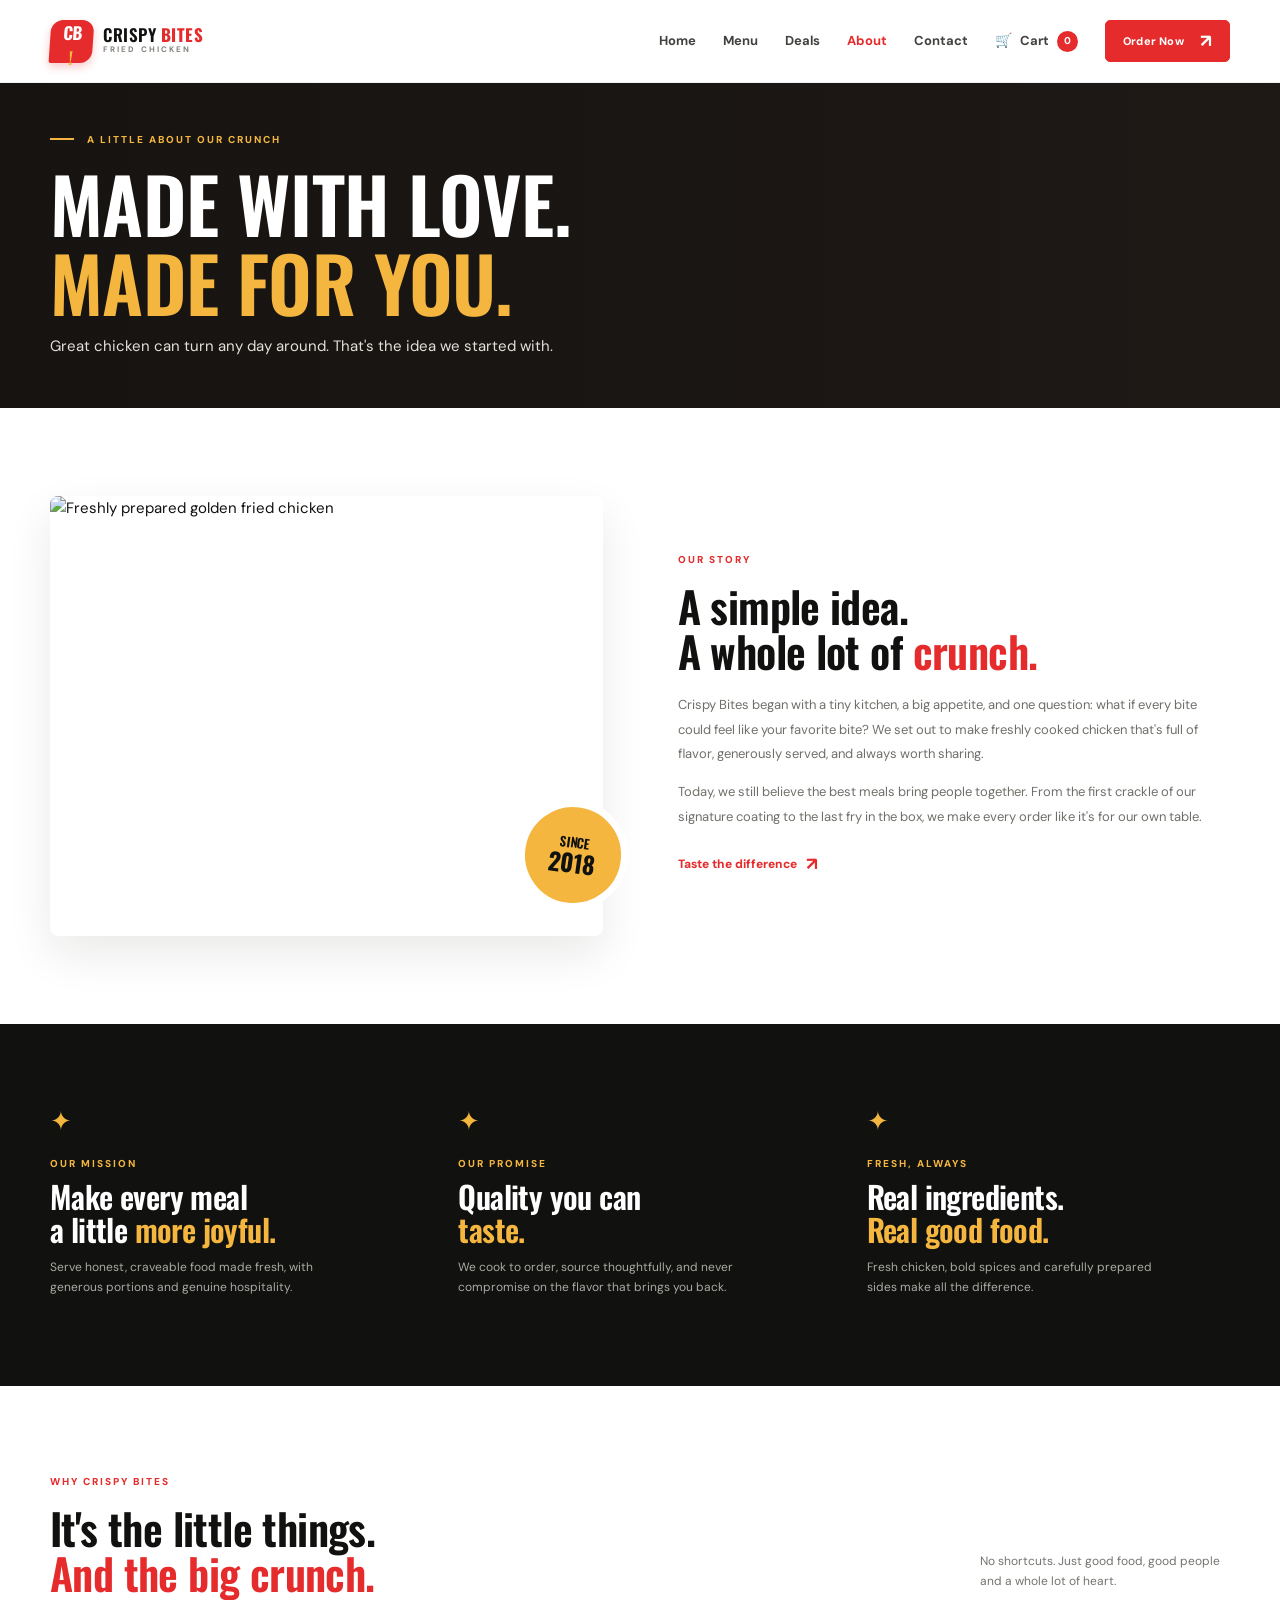
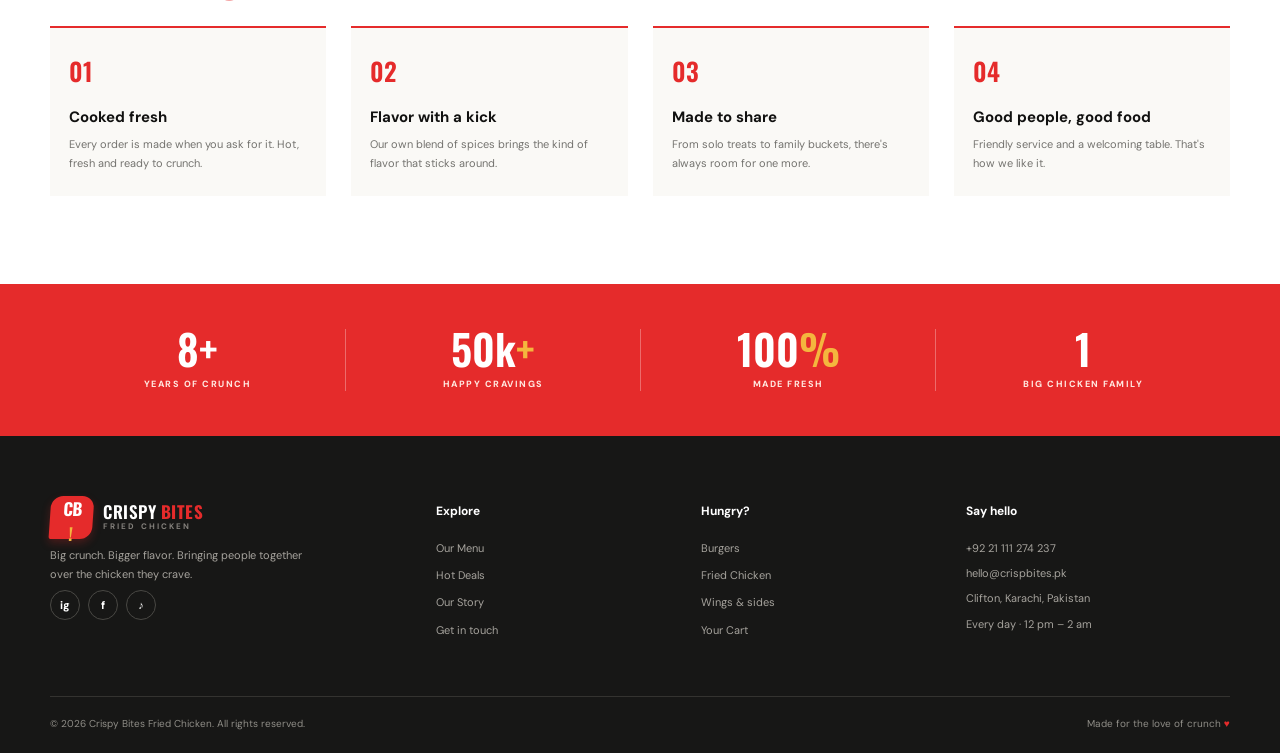
==== about.html @ 57929d8f "Add Crispy Bites Fried Chicken website" ====
<!doctype html>
<html lang="en"><head><meta charset="utf-8"><meta name="viewport" content="width=device-width, initial-scale=1"><meta name="description" content="Learn about the Crispy Bites story and our love of freshly made fried chicken."><title>Our Story | Crispy Bites</title><link rel="preconnect" href="https://fonts.googleapis.com"><link rel="preconnect" href="https://fonts.gstatic.com" crossorigin><link href="https://fonts.googleapis.com/css2?family=DM+Sans:wght@400;500;600;700;800&family=Oswald:wght@500;600;700&display=swap" rel="stylesheet"><link rel="stylesheet" href="css/style.css"><link rel="stylesheet" href="css/responsive.css"><script defer src="js/main.js"></script><script defer src="js/cart.js"></script></head>
<body><header class="site-header"><nav class="navbar container" aria-label="Main navigation"><a class="brand" href="index.html" aria-label="Crispy Bites home"><span class="brand-mark">CB<span>!</span></span><span class="brand-name">CRISPY <b>BITES</b><small>FRIED CHICKEN</small></span></a><button class="nav-toggle" aria-label="Open navigation" aria-expanded="false"><span></span><span></span><span></span></button><div class="nav-links"><a href="index.html">Home</a><a href="menu.html">Menu</a><a href="deals.html">Deals</a><a class="active" href="about.html">About</a><a href="contact.html">Contact</a><a class="nav-cart" href="cart.html" aria-label="Shopping cart">Cart <span class="cart-count">0</span></a><a class="button button-small" href="menu.html">Order Now <span>↗</span></a></div></nav></header>
<main><section class="page-hero about-hero"><div class="container"><p class="eyebrow"><span></span> A LITTLE ABOUT OUR CRUNCH</p><h1>Made with love.<br><em>Made for you.</em></h1><p>Great chicken can turn any day around. That's the idea we started with.</p></div></section>
<section class="section container story-section"><div class="story-image"><img src="https://images.unsplash.com/photo-1626082927389-6cd097cdc6ec?auto=format&fit=crop&w=1000&q=85" alt="Freshly prepared golden fried chicken"><span class="story-stamp">SINCE<br><b>2018</b></span></div><div class="story-copy"><p class="eyebrow eyebrow-red">OUR STORY</p><h2>A simple idea.<br>A whole lot of <em>crunch.</em></h2><p>Crispy Bites began with a tiny kitchen, a big appetite, and one question: what if every bite could feel like your favorite bite? We set out to make freshly cooked chicken that's full of flavor, generously served, and always worth sharing.</p><p>Today, we still believe the best meals bring people together. From the first crackle of our signature coating to the last fry in the box, we make every order like it's for our own table.</p><a class="text-link" href="menu.html">Taste the difference <span>↗</span></a></div></section>
<section class="mission-band"><div class="container mission-grid"><article><span class="mission-icon">✦</span><p class="eyebrow">OUR MISSION</p><h2>Make every meal<br>a little <em>more joyful.</em></h2><p>Serve honest, craveable food made fresh, with generous portions and genuine hospitality.</p></article><article><span class="mission-icon">✦</span><p class="eyebrow">OUR PROMISE</p><h2>Quality you can<br><em>taste.</em></h2><p>We cook to order, source thoughtfully, and never compromise on the flavor that brings you back.</p></article><article><span class="mission-icon">✦</span><p class="eyebrow">FRESH, ALWAYS</p><h2>Real ingredients.<br><em>Real good food.</em></h2><p>Fresh chicken, bold spices and carefully prepared sides make all the difference.</p></article></div></section>
<section class="section container"><div class="section-heading"><div><p class="eyebrow eyebrow-red">WHY CRISPY BITES</p><h2>It's the little things.<br><em>And the big crunch.</em></h2></div><p class="section-note">No shortcuts. Just good food, good people and a whole lot of heart.</p></div><div class="reasons-grid"><article><span>01</span><h3>Cooked fresh</h3><p>Every order is made when you ask for it. Hot, fresh and ready to crunch.</p></article><article><span>02</span><h3>Flavor with a kick</h3><p>Our own blend of spices brings the kind of flavor that sticks around.</p></article><article><span>03</span><h3>Made to share</h3><p>From solo treats to family buckets, there's always room for one more.</p></article><article><span>04</span><h3>Good people, good food</h3><p>Friendly service and a welcoming table. That's how we like it.</p></article></div></section>
<section class="stats-band"><div class="container stats-grid"><div><strong>8+</strong><span>YEARS OF CRUNCH</span></div><div><strong>50k<span>+</span></strong><span>HAPPY CRAVINGS</span></div><div><strong>100<span>%</span></strong><span>MADE FRESH</span></div><div><strong>1</strong><span>BIG CHICKEN FAMILY</span></div></div></section></main>
<footer class="site-footer"><div class="container footer-grid"><div class="footer-brand"><a class="brand brand-footer" href="index.html"><span class="brand-mark">CB<span>!</span></span><span class="brand-name">CRISPY <b>BITES</b><small>FRIED CHICKEN</small></span></a><p>Big crunch. Bigger flavor. Bringing people together over the chicken they crave.</p><div class="social-links"><a href="https://instagram.com" aria-label="Instagram">ig</a><a href="https://facebook.com" aria-label="Facebook">f</a><a href="https://tiktok.com" aria-label="TikTok">♪</a></div></div><div><h3>Explore</h3><a href="menu.html">Our Menu</a><a href="deals.html">Hot Deals</a><a href="about.html">Our Story</a><a href="contact.html">Get in touch</a></div><div><h3>Hungry?</h3><a href="menu.html#burgers">Burgers</a><a href="menu.html#chicken">Fried Chicken</a><a href="menu.html#wings">Wings & sides</a><a href="cart.html">Your Cart</a></div><div><h3>Say hello</h3><p>+92 21 111 274 237</p><p>hello@crispbites.pk</p><p>Clifton, Karachi, Pakistan</p><p>Every day · 12 pm – 2 am</p></div></div><div class="container footer-bottom"><span>© <span class="current-year">2026</span> Crispy Bites Fried Chicken. All rights reserved.</span><span>Made for the love of crunch <b>♥</b></span></div></footer><div class="toast" role="status" aria-live="polite"></div></body></html>
---- css/style.css ----
:root{--red:#e52b2b;--red-dark:#bd171b;--black:#111110;--charcoal:#1c1c1a;--soft-black:#242421;--cream:#f7f5f0;--white:#fff;--gold:#f4b63e;--muted:#74736f;--line:#e9e7e1;--font-body:"DM Sans",Arial,sans-serif;--font-display:"Oswald",Impact,sans-serif;--shadow:0 18px 45px rgba(25,20,10,.09)}
*{box-sizing:border-box}html{scroll-behavior:smooth}body{margin:0;color:var(--black);background:#fff;font-family:var(--font-body);font-size:15px;line-height:1.65}img{display:block;width:100%;object-fit:cover}a{color:inherit;text-decoration:none}button,input,textarea{font:inherit}button,a{-webkit-tap-highlight-color:transparent}.container{width:min(1180px,calc(100% - 56px));margin-inline:auto}.site-header{position:sticky;z-index:20;top:0;background:rgba(255,255,255,.97);border-bottom:1px solid rgba(20,20,20,.06);backdrop-filter:blur(12px);transition:box-shadow .25s}.site-header.scrolled{box-shadow:0 6px 24px rgba(0,0,0,.08)}.navbar{height:82px;display:flex;align-items:center;justify-content:space-between;gap:30px}.brand{display:flex;align-items:center;gap:10px;flex:none}.brand-mark{width:43px;height:43px;border-radius:12px 12px 12px 2px;display:grid;place-items:center;background:var(--red);color:#fff;font:700 17px var(--font-display);letter-spacing:-1px;transform:skew(-4deg);box-shadow:0 4px 9px #e52b2b40}.brand-mark span{color:var(--gold)}.brand-name{font:600 17px/1 var(--font-display);letter-spacing:.5px}.brand-name b{color:var(--red)}.brand-name small{display:block;color:#84817c;font:700 8px/1.7 var(--font-body);letter-spacing:2.1px}.nav-links{display:flex;align-items:center;gap:27px}.nav-links>a:not(.button){font-size:13px;font-weight:700;color:#43423f;transition:color .2s}.nav-links>a:not(.button):hover,.nav-links>a.active:not(.nav-cart){color:var(--red)}.nav-cart{display:flex;align-items:center;gap:8px}.cart-count{min-width:21px;height:21px;border-radius:50%;display:grid;place-items:center;padding:0 5px;background:var(--red);color:white;font-size:10px;font-weight:800;transition:transform .2s}.cart-count.bump{animation:cart-bump .35s ease}.nav-toggle{display:none}
.button{min-height:49px;display:inline-flex;align-items:center;justify-content:center;gap:16px;padding:0 23px;border:1px solid var(--red);border-radius:5px;background:var(--red);color:#fff;font-size:12px;font-weight:800;letter-spacing:.2px;cursor:pointer;transition:background .2s,transform .2s,box-shadow .2s}.button span{font-size:18px;line-height:1}.button:hover{background:var(--red-dark);border-color:var(--red-dark);transform:translateY(-2px);box-shadow:0 9px 22px #c8212130}.button-small{min-height:42px;padding-inline:17px;font-size:11px}.button-outline{background:transparent;border-color:#ffffff80;color:#fff}.button-outline:hover{background:#fff;color:var(--black);border-color:#fff}.button-dark{background:var(--black);border-color:var(--black)}.button-dark:hover{background:#333;border-color:#333}.button-light{background:var(--gold);border-color:var(--gold);color:var(--black)}.button-light:hover{background:#ffca60;border-color:#ffca60}.button-wide{width:100%}.eyebrow{margin:0 0 14px;color:var(--gold);font-size:10px;font-weight:800;letter-spacing:2px}.eyebrow span{display:inline-block;width:24px;height:2px;margin:0 9px 3px 0;background:var(--gold)}.eyebrow-red{color:var(--red)}.eyebrow-red span{background:var(--red)}h1,h2,h3,p{margin-top:0}h1,h2{font-family:var(--font-display);font-weight:600;line-height:1.05;letter-spacing:-.6px}h1 em,h2 em{font-style:normal;color:var(--red)}.hero{position:relative;min-height:625px;display:flex;align-items:center;overflow:hidden;background:#181615 url("https://images.unsplash.com/photo-1626082927389-6cd097cdc6ec?auto=format&fit=crop&w=2000&q=90") center 48%/cover no-repeat;color:white}.hero-shade{position:absolute;inset:0;background:linear-gradient(90deg,rgba(13,12,11,.91) 0%,rgba(13,12,11,.68) 42%,rgba(13,12,11,.08) 100%),linear-gradient(0deg,rgba(10,10,10,.27),transparent 50%)}.hero-content{position:relative;z-index:1;padding-block:90px}.hero h1{margin:0 0 20px;font-size:clamp(58px,8vw,98px);text-transform:uppercase;letter-spacing:-2px}.hero h1 em{color:var(--gold)}.hero-copy{max-width:430px;margin-bottom:28px;color:#e3e0dc;font-size:16px}.hero-actions{display:flex;gap:12px}.hero-note{margin-top:30px;color:#ddd;font-size:11px;font-weight:600;letter-spacing:.4px}.hero-note span{margin-right:7px;color:var(--gold)}.hero-stamp{position:absolute;right:max(6%,calc((100% - 1180px)/2));bottom:70px;width:112px;height:112px;border:1px solid #ffffff8a;border-radius:50%;display:grid;align-content:center;justify-items:center;text-align:center;transform:rotate(10deg)}.hero-stamp strong{font:700 29px/.95 var(--font-display);color:var(--gold)}.hero-stamp span{margin-top:7px;font-size:8px;line-height:1.2;font-weight:800;letter-spacing:1.1px}.ticker{background:var(--red);color:#fff}.ticker-inner{min-height:60px;display:flex;align-items:center;justify-content:space-between;gap:16px;font:600 18px var(--font-display);letter-spacing:1.2px}.ticker-inner b{color:var(--gold);font-size:15px}.ticker-inner a{font:700 11px var(--font-body);letter-spacing:0}.ticker-inner a span{margin-left:8px;font-size:17px}.section{padding-block:88px}.section-heading{display:flex;align-items:end;justify-content:space-between;gap:24px;margin-bottom:31px}.section-heading h2{margin:0;font-size:43px}.section-heading h2 em{color:var(--red)}.text-link{display:inline-flex;align-items:center;gap:9px;color:var(--red);font-size:12px;font-weight:800}.text-link span{font-size:18px;transition:transform .2s}.text-link:hover span{transform:translate(3px,-3px)}.food-grid{display:grid;grid-template-columns:repeat(4,minmax(0,1fr));gap:22px}.food-card{min-width:0;overflow:hidden;border:1px solid #efeee9;border-radius:8px;background:white;box-shadow:0 8px 26px rgba(21,20,15,.035);transition:transform .25s,box-shadow .25s}.food-card:hover{transform:translateY(-6px);box-shadow:var(--shadow)}.food-image{height:190px;position:relative;overflow:hidden;background:#eee}.food-image img{height:100%;transition:transform .5s}.food-card:hover .food-image img{transform:scale(1.07)}.favorite{position:absolute;top:12px;right:12px;width:34px;height:34px;border:0;border-radius:50%;background:#fff;color:#444;font-size:21px;line-height:1;cursor:pointer;box-shadow:0 2px 9px #0002;transition:color .2s,transform .2s}.favorite:hover,.favorite.is-favorite{color:var(--red);transform:scale(1.12)}.tag{position:absolute;left:12px;top:13px;padding:5px 8px;border-radius:3px;background:var(--red);color:white;font-size:8px;font-weight:800;letter-spacing:.8px}.tag-gold{background:var(--gold);color:var(--black)}.food-info{padding:17px 16px 16px}.food-info h3{margin:0 0 4px;font-size:15px;font-weight:800}.food-info p{min-height:42px;margin:0 0 12px;color:var(--muted);font-size:11px;line-height:1.55}.food-bottom{display:flex;align-items:center;justify-content:space-between;gap:6px;border-top:1px solid #f0efeb;padding-top:12px}.food-bottom strong{font-size:13px;font-weight:800}.add-button{border:0;border-radius:4px;background:#fff0f0;color:var(--red);padding:7px 10px;font-size:10px;font-weight:800;cursor:pointer;transition:background .2s,color .2s}.add-button:hover{background:var(--red);color:white}.center-action{margin-top:34px;text-align:center}.promo-band{overflow:hidden;background:var(--red);color:white}.promo-content{min-height:420px;display:grid;grid-template-columns:1fr 1fr;align-items:center;gap:50px}.promo-content h2{margin:0 0 12px;font-size:58px;text-transform:uppercase}.promo-content h2 em{color:var(--gold)}.promo-content p:not(.eyebrow){color:#ffe8e3}.promo-content .button{margin-top:10px}.promo-art{position:relative;align-self:stretch;min-height:360px;display:flex;align-items:center;justify-content:center}.promo-art img{position:absolute;width:92%;height:108%;right:-11%;bottom:-8%;object-fit:cover;clip-path:polygon(16% 0,100% 0,100% 100%,0 100%);opacity:.95}.promo-circle{z-index:1;width:125px;height:125px;display:grid;align-content:center;justify-items:center;border-radius:50%;background:var(--gold);color:var(--black);text-align:center;font:600 16px/1.1 var(--font-display);transform:rotate(-12deg)}.promo-circle b{font:800 8px var(--font-body);letter-spacing:1.2px}.promo-circle strong{font:700 30px var(--font-display)}.deals-preview{padding-top:90px;padding-bottom:90px}.deal-strip{display:grid;grid-template-columns:repeat(2,1fr);gap:22px}.deal-card{display:grid;grid-template-columns:42% 1fr;min-height:225px;overflow:hidden;border:1px solid var(--line);border-radius:8px;background:#fff;box-shadow:0 8px 25px #00000008}.deal-photo{overflow:hidden;background:#eee}.deal-photo img{height:100%;min-height:210px;transition:transform .45s}.deal-card:hover .deal-photo img{transform:scale(1.06)}.deal-details{padding:21px 20px;display:flex;flex-direction:column;align-items:start}.deal-label{color:var(--red);font-size:8px;font-weight:800;letter-spacing:1.1px}.deal-details h3{margin:7px 0 4px;font:600 23px var(--font-display)}.deal-details p{margin:0 0 9px;color:var(--muted);font-size:11px}.deal-details>div{display:flex;align-items:center;gap:10px;margin-bottom:12px}.deal-details>div strong{font-size:15px}.deal-details del{color:#9c9993;font-size:11px}.deal-details .button{min-height:36px;margin-top:auto}.dark-callout{background:var(--black);color:white}.callout-inner{min-height:205px;display:flex;align-items:center;gap:26px}.callout-star{font-size:48px;color:var(--gold)}.callout-inner .eyebrow{margin-bottom:7px}.callout-inner h2{margin:0;font-size:40px}.callout-inner h2 em{color:var(--gold)}.callout-inner .button{margin-left:auto}.site-footer{padding-top:60px;background:#171716;color:#fff}.footer-grid{display:grid;grid-template-columns:1.55fr 1fr 1fr 1.2fr;gap:45px;padding-bottom:48px}.brand-footer .brand-name{color:white}.footer-brand p{max-width:270px;margin:19px 0;color:#a6a39d;font-size:12px}.footer-grid h3{margin:6px 0 17px;font-size:12px;color:white}.footer-grid>div:not(.footer-brand)>a{display:block;margin:9px 0;color:#a6a39d;font-size:11px;transition:color .2s}.footer-grid>div>a:hover{color:var(--gold)}.footer-grid>div>p{margin:7px 0;color:#a6a39d;font-size:11px}.social-links{display:flex;gap:8px}.social-links a{width:30px;height:30px;display:grid;place-items:center;border:1px solid #494844;border-radius:50%;font-size:11px;font-weight:800;transition:background .2s,border .2s}.social-links a:hover{background:var(--red);border-color:var(--red)}.footer-bottom{min-height:57px;display:flex;justify-content:space-between;align-items:center;border-top:1px solid #343330;color:#8f8d87;font-size:10px}.footer-bottom b{color:var(--red)}.page-hero{min-height:325px;display:flex;align-items:center;color:#fff;background:#211a17 center/cover no-repeat;position:relative;isolation:isolate}.page-hero:before{content:"";position:absolute;z-index:-1;inset:0;background:linear-gradient(90deg,#151311e8,#1513118c 60%,#15131133)}.page-hero h1{margin:0 0 12px;font-size:clamp(50px,7vw,76px);text-transform:uppercase}.page-hero h1 em{color:var(--gold)}.page-hero p:last-child{margin:0;color:#e3e0dc}.menu-hero{background-image:url("https://images.unsplash.com/photo-1568901346375-23c9450c58cd?auto=format&fit=crop&w=1800&q=85")}.deals-hero{background-image:url("https://images.unsplash.com/photo-1626082927389-6cd097cdc6ec?auto=format&fit=crop&w=1800&q=85")}.about-hero{background-image:url("https://images.unsplash.com/photo-1626645738196-c2a7c87a8f58?auto=format&fit=crop&w=1800&q=85")}.contact-hero{background-image:url("https://images.unsplash.com/photo-1527477396000-e27163b481c2?auto=format&fit=crop&w=1800&q=85")}.compact-hero{min-height:250px;background-image:url("https://images.unsplash.com/photo-1626082927389-6cd097cdc6ec?auto=format&fit=crop&w=1800&q=85")}.menu-section{padding-top:55px}.menu-toolbar{display:flex;align-items:center;justify-content:space-between;gap:18px;margin-bottom:23px}.category-list{display:flex;flex-wrap:wrap;gap:8px}.filter-button{padding:9px 15px;border:1px solid #e8e6df;border-radius:30px;background:#fff;color:#54534f;font-size:11px;font-weight:700;cursor:pointer;transition:all .2s}.filter-button:hover,.filter-button.active{border-color:var(--red);background:var(--red);color:white}.search-box{width:245px;height:42px;flex:none;display:flex;align-items:center;gap:9px;padding:0 11px;border:1px solid var(--line);border-radius:5px}.search-box>span{font-size:22px;color:#85827d}.search-box input{width:100%;min-width:0;border:0;outline:0;font-size:11px}.search-box kbd{flex:none;color:#999;font-size:9px}.menu-result{min-height:16px;margin-bottom:15px;color:#888;font-size:10px}.menu-grid{row-gap:21px}.empty-search,.empty-cart{text-align:center;padding:60px 20px;color:var(--muted)}.empty-search span,.empty-cart>span{font-size:42px}.empty-search h3,.empty-cart h2{margin:8px 0;color:var(--black);font:600 29px var(--font-display)}.empty-search p,.empty-cart p{font-size:13px}.menu-banner{padding:40px 0;background:#f2eee5}.menu-banner>.container{display:flex;justify-content:space-between;align-items:center;gap:25px}.menu-banner h2{margin:0 0 7px;font-size:38px}.menu-banner h2 em{color:var(--red)}.menu-banner p:not(.eyebrow){margin:0;color:var(--muted);font-size:12px}.menu-banner .button{flex:none}.deals-grid{display:grid;grid-template-columns:repeat(2,minmax(0,1fr));gap:23px}.deal-card-large{min-height:315px;grid-template-columns:45% 1fr}.deal-card-large .deal-photo img{min-height:315px}.deal-card-large .deal-details{padding:25px}.deal-card-large .deal-details h3{font-size:28px}.deal-card-large .deal-details p{font-size:12px;line-height:1.7}.section-note{max-width:250px;margin:0 0 3px;color:var(--muted);font-size:12px}.story-section{display:grid;grid-template-columns:1fr 1fr;align-items:center;gap:75px}.story-image{position:relative;min-height:440px}.story-image img{height:440px;border-radius:8px;box-shadow:var(--shadow)}.story-stamp{position:absolute;right:-25px;bottom:26px;width:110px;height:110px;display:grid;align-content:center;justify-items:center;border:7px solid white;border-radius:50%;background:var(--gold);font:600 13px/1.1 var(--font-display);text-align:center;transform:rotate(8deg)}.story-stamp b{font-size:24px}.story-copy h2,.contact-details h2{margin:0 0 20px;font-size:43px}.story-copy p:not(.eyebrow){color:#716f6a;font-size:13px;line-height:1.9}.story-copy .text-link{margin-top:8px}.mission-band{padding:76px 0;background:var(--black);color:#fff}.mission-grid{display:grid;grid-template-columns:repeat(3,1fr);gap:45px}.mission-icon{color:var(--gold);font-size:26px}.mission-grid .eyebrow{margin:13px 0 8px}.mission-grid h2{margin:0 0 13px;font-size:31px}.mission-grid h2 em{color:var(--gold)}.mission-grid article>p:last-child{max-width:290px;color:#aaa9a3;font-size:12px}.reasons-grid{display:grid;grid-template-columns:repeat(4,1fr);gap:25px}.reasons-grid article{padding:24px 19px;border-top:2px solid var(--red);background:#faf9f6}.reasons-grid article>span{font:600 25px var(--font-display);color:var(--red)}.reasons-grid h3{margin:15px 0 6px;font-size:15px}.reasons-grid p{margin:0;color:var(--muted);font-size:11px}.stats-band{padding:45px 0;background:var(--red);color:#fff}.stats-grid{display:grid;grid-template-columns:repeat(4,1fr);text-align:center}.stats-grid>div+div{border-left:1px solid #ffffff4d}.stats-grid strong{display:block;font:600 42px/.95 var(--font-display)}.stats-grid strong span{color:var(--gold)}.stats-grid div>span{display:block;margin-top:8px;color:#ffe7df;font-size:9px;font-weight:800;letter-spacing:1.5px}.contact-layout{display:grid;grid-template-columns:.8fr 1.2fr;gap:80px;align-items:start}.contact-details>p:not(.eyebrow){color:var(--muted);font-size:13px}.contact-item{display:flex;align-items:center;gap:15px;margin-top:24px}.contact-item>span{width:42px;height:42px;display:grid;place-items:center;border-radius:50%;background:#fff0eb;color:var(--red);font-size:18px}.contact-item small{display:block;color:#98958e;font-size:8px;font-weight:800;letter-spacing:1.2px}.contact-item a,.contact-item p{margin:2px 0 0;font-size:12px;font-weight:700}.form-card{padding:34px;border:1px solid var(--line);border-radius:8px;background:white;box-shadow:var(--shadow)}.form-card h2{margin:0 0 25px;font-size:32px}.form-card label{display:block;margin:0 0 15px;font-size:10px;font-weight:800;color:#45433f}.optional{color:#aaa;font-size:9px;font-weight:500}.form-card input,.form-card textarea{display:block;width:100%;margin-top:6px;padding:12px 13px;border:1px solid #e6e4df;border-radius:4px;outline:0;color:var(--black);font-size:12px;resize:vertical;transition:border .2s,box-shadow .2s}.form-card input:focus,.form-card textarea:focus{border-color:var(--red);box-shadow:0 0 0 3px #e52b2b15}.form-row{display:grid;grid-template-columns:1fr 1fr;gap:14px}.form-message{margin:14px 0 0;color:#238245;font-size:12px;font-weight:700}.map-section{padding-top:0;padding-bottom:80px}.map-placeholder{position:relative;min-height:270px;overflow:hidden;display:flex;flex-direction:column;align-items:center;justify-content:center;gap:6px;border-radius:7px;background-color:#e8e4dc;background-image:linear-gradient(30deg,transparent 45%,#d6d2c9 46%,#d6d2c9 47%,transparent 48%),linear-gradient(120deg,transparent 43%,#d5d1c8 44%,#d5d1c8 46%,transparent 47%),linear-gradient(75deg,transparent 70%,#dedad2 71%,#dedad2 73%,transparent 74%);text-align:center}.map-placeholder:before,.map-placeholder:after{content:"";position:absolute;width:130%;height:13px;background:#d0ccc3;transform:rotate(-13deg)}.map-placeholder:before{top:32%}.map-placeholder:after{bottom:27%;transform:rotate(9deg)}.map-placeholder>*{position:relative;z-index:1}.map-pin{width:37px;height:37px;display:grid;place-items:center;border-radius:50% 50% 50% 0;background:var(--red);color:white;font-size:23px;transform:rotate(-45deg);box-shadow:0 4px 14px #0003}.map-placeholder strong{margin-top:6px;font-size:14px}.map-placeholder span{color:var(--muted);font-size:11px}.map-placeholder a{margin-top:4px;padding:7px 10px;border-radius:4px;background:#fff;font-size:10px;font-weight:800;color:var(--red)}.cart-section{display:grid;grid-template-columns:1fr 340px;align-items:start;gap:45px;padding-top:58px}.cart-heading{display:flex;justify-content:space-between;align-items:end;gap:12px;margin-bottom:20px}.cart-heading h2{margin:0;font-size:32px}.clear-cart{padding:6px 0;border:0;background:transparent;color:#898680;font-size:10px;font-weight:700;cursor:pointer}.clear-cart:hover{color:var(--red)}.cart-items{border-top:1px solid var(--line)}.cart-row{display:grid;grid-template-columns:90px 1fr auto 100px 30px;align-items:center;gap:17px;padding:17px 0;border-bottom:1px solid var(--line)}.cart-row img{width:90px;height:76px;border-radius:5px}.cart-product h3{margin:0 0 4px;font-size:13px}.cart-product p{margin:0;color:#999;font-size:10px}.cart-unit-price{font-size:11px;color:#706e69}.quantity-control{display:flex;align-items:center;justify-content:space-between;width:92px;height:32px;padding:0 5px;border:1px solid var(--line);border-radius:4px}.quantity-control button{width:24px;height:24px;border:0;background:white;color:var(--red);font-weight:800;cursor:pointer}.quantity-control span{font-size:11px;font-weight:800}.cart-row-subtotal{text-align:right;font-size:12px;font-weight:800}.remove-item{border:0;background:none;color:#a6a39c;font-size:18px;cursor:pointer;transition:color .2s}.remove-item:hover{color:var(--red)}.summary-card{position:sticky;top:105px;padding:24px;border:1px solid var(--line);border-radius:7px;background:#faf9f6}.summary-card h2{margin:0 0 23px;font:600 22px var(--font-display)}.summary-line{display:flex;justify-content:space-between;gap:10px;margin:13px 0;color:#6f6d67;font-size:11px}.summary-line strong{color:var(--black);font-size:11px}.summary-divider{height:1px;margin:17px 0;background:#e4e2dc}.summary-line.total-line{color:var(--black);font-size:13px;font-weight:800}.summary-line.total-line strong{color:var(--red);font-size:18px}.summary-hint{margin:11px 0 17px;color:#999;font-size:10px}.checkout-link{width:100%}.secure-note{margin:13px 0 0;text-align:center;color:#96938c;font-size:9px}.checkout-layout{display:grid;grid-template-columns:1fr 340px;align-items:start;gap:38px}.checkout-form h2{font-size:32px}.checkout-summary{top:105px}.checkout-items{display:grid;gap:12px}.checkout-item{display:grid;grid-template-columns:46px 1fr auto;align-items:center;gap:10px}.checkout-item img{width:46px;height:42px;border-radius:4px}.checkout-item div{min-width:0}.checkout-item strong{display:block;font-size:10px}.checkout-item span{color:#999;font-size:9px}.checkout-item>b{font-size:10px}.payment-options{padding:0;border:0;margin:20px 0}.payment-options legend{margin-bottom:10px;font-size:11px;font-weight:800}.payment-option{position:relative;display:flex!important;align-items:center;gap:11px;margin:0!important;padding:12px 10px;border:1px solid var(--line);border-bottom:0;cursor:pointer}.payment-option:nth-of-type(2){border-radius:5px 5px 0 0}.payment-option:last-of-type{border-bottom:1px solid var(--line);border-radius:0 0 5px 5px}.payment-option input{position:absolute;opacity:0;width:1px;height:1px}.payment-option:has(input:checked){background:#fff7f5;border-color:#f0b5ac}.payment-icon{width:30px;height:30px;display:grid;place-items:center;border-radius:4px;background:#f2eee8;color:var(--red);font-size:15px}.payment-option>span:nth-of-type(2){flex:1}.payment-option b{display:block;font-size:10px}.payment-option small{display:block;color:#97948e;font-size:9px}.payment-option i{width:15px;height:15px;border:1px solid #cbc8c1;border-radius:50%}.payment-option:has(input:checked) i{border:5px solid var(--red)}.order-success{max-width:700px;padding-top:70px;text-align:center}.order-success[hidden]{display:none}.success-icon{width:66px;height:66px;display:grid;place-items:center;margin:0 auto 20px;border-radius:50%;background:#e8f5ea;color:#32864b;font-size:32px}.order-success h2{font-size:38px}.order-success>p:not(.eyebrow){max-width:480px;margin:0 auto 22px;color:var(--muted);font-size:13px}.toast{position:fixed;z-index:50;right:24px;bottom:24px;max-width:calc(100% - 48px);padding:13px 19px;border-radius:5px;background:var(--black);color:white;font-size:12px;font-weight:700;box-shadow:0 9px 30px #0003;opacity:0;transform:translateY(15px);pointer-events:none;transition:opacity .25s,transform .25s}.toast.visible{opacity:1;transform:translateY(0)}.reveal{opacity:0;transform:translateY(18px);transition:opacity .6s,transform .6s}.reveal.is-visible{opacity:1;transform:translateY(0)}[hidden]{display:none!important}
@keyframes cart-bump{50%{transform:scale(1.3)}}
.nav-cart:before{content:"\1F6D2";font-size:14px}
---- css/responsive.css ----
@media(max-width:1050px){.nav-links{gap:17px}.container{width:min(calc(100% - 44px),1180px)}.food-grid{grid-template-columns:repeat(3,minmax(0,1fr))}.food-image{height:200px}.footer-grid{gap:28px}.deal-card-large{grid-template-columns:40% 1fr}.deal-card-large .deal-details{padding:20px}.cart-section,.checkout-layout{grid-template-columns:1fr 310px;gap:25px}.cart-row{grid-template-columns:76px 1fr auto 90px 25px;gap:12px}.cart-row img{width:76px;height:68px}}
@media(max-width:800px){.navbar{height:72px}.nav-toggle{width:40px;height:40px;display:flex;flex-direction:column;justify-content:center;gap:5px;padding:8px;border:0;background:transparent;cursor:pointer}.nav-toggle span{height:2px;width:22px;background:var(--black);transition:transform .2s,opacity .2s}.nav-toggle[aria-expanded=true] span:first-child{transform:translateY(7px) rotate(45deg)}.nav-toggle[aria-expanded=true] span:nth-child(2){opacity:0}.nav-toggle[aria-expanded=true] span:last-child{transform:translateY(-7px) rotate(-45deg)}.nav-links{position:absolute;top:71px;left:0;right:0;display:none;align-items:stretch;gap:0;padding:10px 22px 20px;background:white;border-top:1px solid var(--line);box-shadow:0 15px 25px #00000012}.nav-links.open{display:flex;flex-direction:column}.nav-links>a:not(.button){padding:11px 4px;border-bottom:1px solid #f0efeb}.nav-links>.button{margin-top:13px}.nav-cart{justify-content:flex-start}.hero{min-height:580px;background-position:57% center}.hero-shade{background:linear-gradient(90deg,rgba(13,12,11,.91),rgba(13,12,11,.48) 75%,rgba(13,12,11,.18))}.hero-stamp{right:7%;bottom:35px;width:90px;height:90px}.hero-stamp strong{font-size:24px}.hero-stamp span{font-size:7px}.ticker-inner{flex-wrap:wrap;justify-content:center;padding:11px 0;gap:8px 13px;font-size:15px}.ticker-inner a{width:100%;text-align:center}.section{padding-block:66px}.food-grid{grid-template-columns:repeat(2,minmax(0,1fr));gap:16px}.food-image{height:220px}.promo-content{min-height:390px;gap:20px}.promo-content h2{font-size:47px}.promo-art img{width:112%;right:-17%}.deal-strip{gap:15px}.deal-card{grid-template-columns:39% 1fr}.deal-details{padding:15px}.deal-details h3{font-size:19px}.deal-details p{font-size:10px}.deal-details .button{padding-inline:11px}.footer-grid{grid-template-columns:repeat(2,1fr);gap:35px}.page-hero{min-height:300px}.menu-toolbar{align-items:flex-start;flex-direction:column}.category-list{order:2}.search-box{width:100%;order:1}.story-section{gap:40px}.story-image,.story-image img{min-height:370px;height:370px}.contact-layout{gap:35px}.cart-section,.checkout-layout{grid-template-columns:1fr}.summary-card{position:static}.checkout-summary{order:-1}.cart-row{grid-template-columns:74px minmax(100px,1fr) auto 90px 24px}.cart-row-subtotal{font-size:11px}}
@media(max-width:560px){.container{width:calc(100% - 36px)}.brand-mark{width:39px;height:39px}.brand-name{font-size:15px}.hero{min-height:610px;background-position:61% center}.hero-content{padding-block:75px}.hero h1{font-size:59px;letter-spacing:-1px}.hero-copy{max-width:300px;font-size:14px}.hero-actions{align-items:flex-start;flex-direction:column}.hero-actions .button{min-width:165px}.hero-stamp{right:20px;bottom:26px;width:77px;height:77px}.hero-stamp strong{font-size:20px}.hero-stamp span{font-size:6px}.ticker-inner{font-size:13px}.section{padding-block:55px}.section-heading{align-items:flex-start;flex-direction:column;gap:11px;margin-bottom:23px}.section-heading h2{font-size:36px}.section-note{max-width:none}.food-grid{gap:12px}.food-image{height:145px}.food-info{padding:12px}.food-info h3{font-size:13px}.food-info p{min-height:47px;font-size:10px}.food-bottom{padding-top:9px}.food-bottom strong{font-size:11px}.add-button{padding:7px 8px;font-size:9px}.favorite{width:29px;height:29px;top:8px;right:8px;font-size:18px}.tag{top:9px;left:8px;padding:4px 6px;font-size:7px}.center-action{margin-top:26px}.promo-content{grid-template-columns:1fr;gap:0;padding-top:48px}.promo-content h2{font-size:46px}.promo-art{min-height:210px}.promo-art img{width:105%;height:120%;right:-7%;bottom:-19%}.promo-circle{width:95px;height:95px;font-size:13px}.promo-circle strong{font-size:24px}.deal-strip{grid-template-columns:1fr}.deal-card{grid-template-columns:39% 1fr;min-height:200px}.deal-photo img{min-height:200px}.deal-details{padding:13px}.deal-details h3{font-size:18px}.deal-details p{font-size:10px;line-height:1.4}.deal-details>div{gap:7px}.deal-details>div strong{font-size:13px}.deal-details .button{min-height:32px;font-size:9px}.callout-inner{min-height:190px;gap:12px}.callout-star{font-size:30px}.callout-inner h2{font-size:27px}.callout-inner .button{gap:7px;padding-inline:12px;min-height:42px;font-size:10px}.site-footer{padding-top:43px}.footer-grid{grid-template-columns:1fr 1fr;gap:30px 18px;padding-bottom:32px}.footer-grid>div:first-child{grid-column:1/-1}.footer-brand p{max-width:310px}.footer-bottom{align-items:flex-start;flex-direction:column;justify-content:center;gap:4px;padding-block:12px;font-size:9px}.page-hero{min-height:280px}.page-hero h1{font-size:53px}.page-hero p:last-child{max-width:310px;font-size:12px}.menu-section{padding-top:40px}.category-list{gap:6px}.filter-button{padding:8px 12px;font-size:10px}.menu-banner>.container{align-items:flex-start;flex-direction:column}.menu-banner h2{font-size:32px}.deals-grid{grid-template-columns:1fr;gap:16px}.deal-card-large{grid-template-columns:39% 1fr;min-height:235px}.deal-card-large .deal-photo img{min-height:235px}.deal-card-large .deal-details{padding:14px}.deal-card-large .deal-details h3{font-size:20px}.deal-card-large .deal-details p{font-size:10px}.deal-card-large .deal-label{font-size:7px}.story-section{grid-template-columns:1fr;gap:30px}.story-image,.story-image img{min-height:300px;height:300px}.story-stamp{right:-10px;bottom:15px;width:88px;height:88px;font-size:11px}.story-stamp b{font-size:20px}.story-copy h2,.contact-details h2{font-size:36px}.mission-grid{grid-template-columns:1fr;gap:30px}.mission-grid h2{font-size:27px}.mission-band{padding:55px 0}.reasons-grid{grid-template-columns:1fr 1fr;gap:12px}.reasons-grid article{padding:17px 13px}.reasons-grid h3{font-size:13px}.stats-grid{grid-template-columns:1fr 1fr;gap:25px 0}.stats-grid>div:nth-child(3){border-left:0}.stats-grid strong{font-size:35px}.contact-layout{grid-template-columns:1fr;gap:30px}.form-card{padding:23px 18px}.form-row{grid-template-columns:1fr;gap:0}.map-section{padding-bottom:50px}.map-placeholder{min-height:230px}.cart-section{padding-top:40px}.cart-heading{align-items:flex-start;flex-direction:column;gap:10px}.cart-heading h2{font-size:28px}.cart-row{grid-template-columns:62px minmax(0,1fr) 92px 25px;gap:8px;padding:13px 0}.cart-row img{width:62px;height:60px}.cart-product h3{font-size:11px}.cart-product p{font-size:9px}.cart-unit-price{display:none}.quantity-control{width:85px;height:30px}.cart-row-subtotal{grid-column:2;grid-row:2;text-align:left;font-size:10px}.remove-item{grid-column:4;grid-row:1}.summary-card{padding:20px}.checkout-layout{padding-top:35px;gap:20px}.checkout-form h2{font-size:27px}.checkout-summary{order:0}.order-success h2{font-size:31px}.toast{right:14px;bottom:14px;max-width:calc(100% - 28px)}}
@media(prefers-reduced-motion:reduce){*,*::before,*::after{scroll-behavior:auto!important;animation-duration:.01ms!important;animation-iteration-count:1!important;transition-duration:.01ms!important}.reveal{opacity:1;transform:none}}
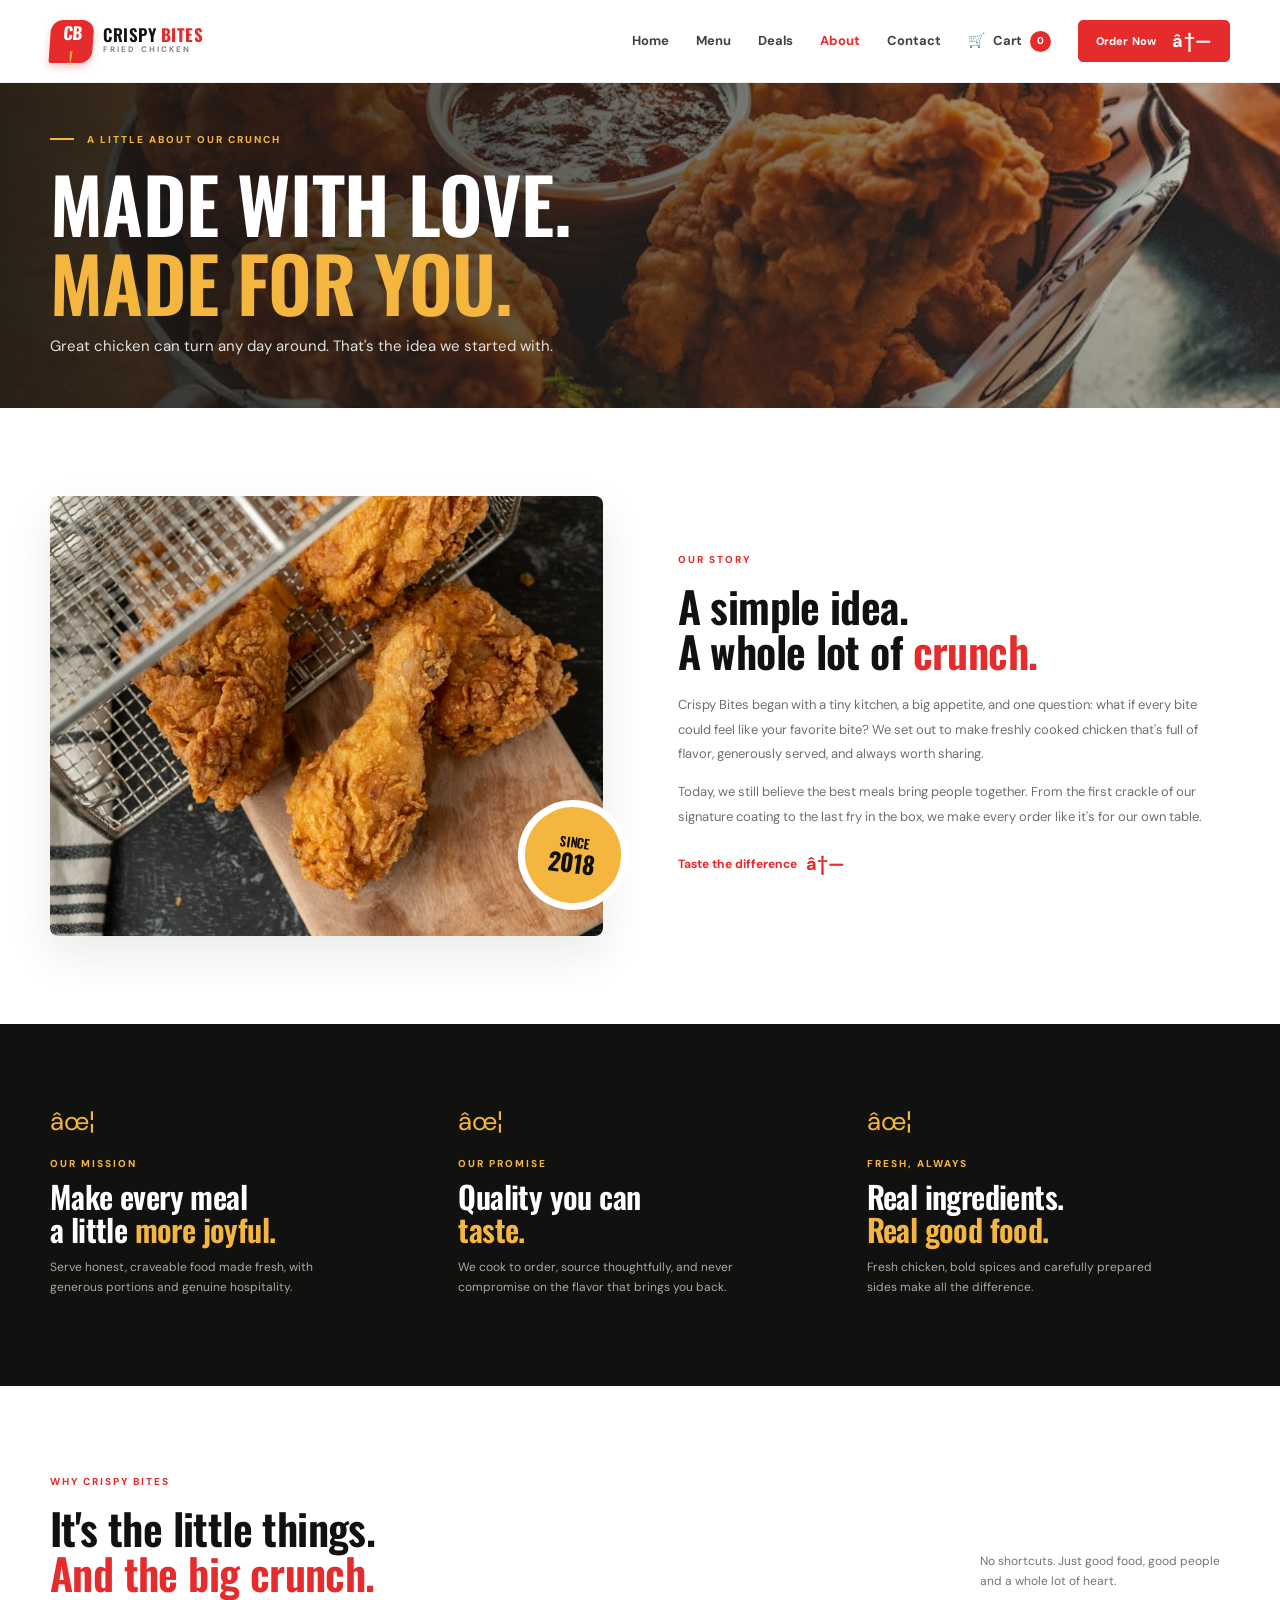
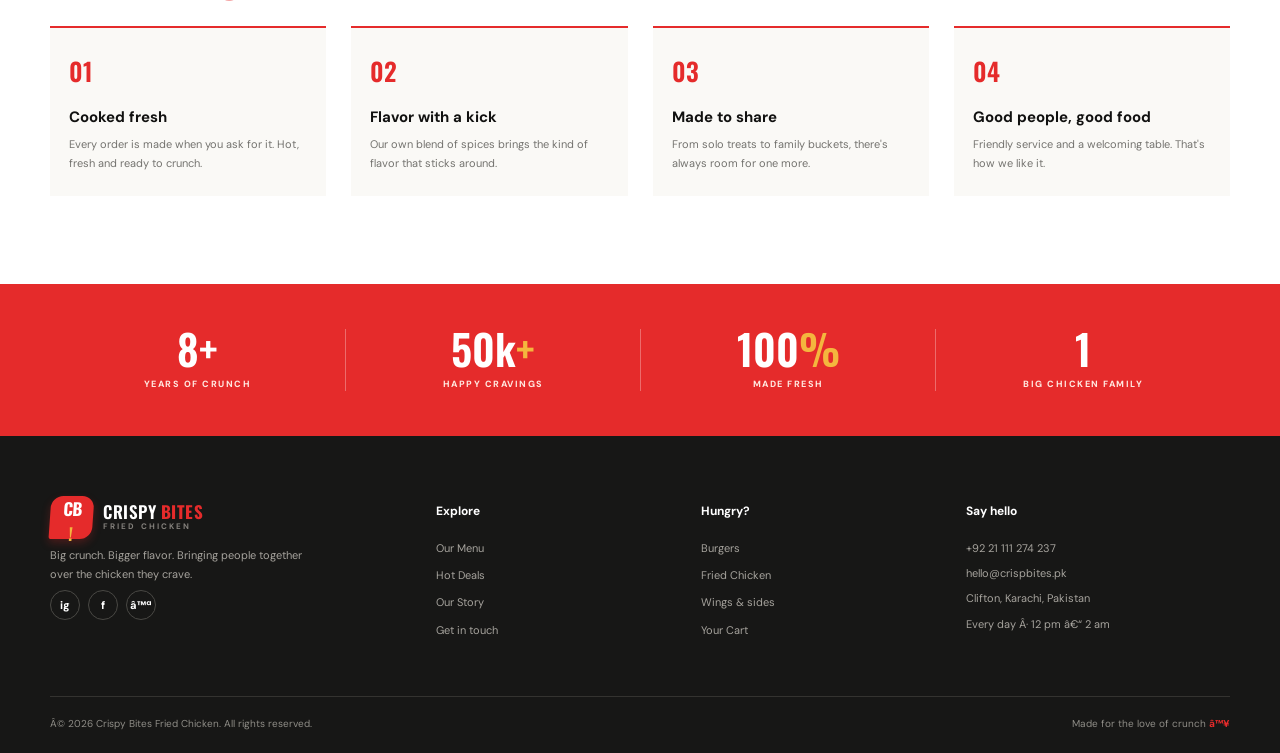
==== commit 44a7adcf: "Update HTML, CSS, and JS files; add new images for menu items" ====
--- a/about.html
+++ b/about.html
@@ -1,9 +1,10 @@
-<!doctype html>
+﻿<!doctype html>
 <html lang="en"><head><meta charset="utf-8"><meta name="viewport" content="width=device-width, initial-scale=1"><meta name="description" content="Learn about the Crispy Bites story and our love of freshly made fried chicken."><title>Our Story | Crispy Bites</title><link rel="preconnect" href="https://fonts.googleapis.com"><link rel="preconnect" href="https://fonts.gstatic.com" crossorigin><link href="https://fonts.googleapis.com/css2?family=DM+Sans:wght@400;500;600;700;800&family=Oswald:wght@500;600;700&display=swap" rel="stylesheet"><link rel="stylesheet" href="css/style.css"><link rel="stylesheet" href="css/responsive.css"><script defer src="js/main.js"></script><script defer src="js/cart.js"></script></head>
-<body><header class="site-header"><nav class="navbar container" aria-label="Main navigation"><a class="brand" href="index.html" aria-label="Crispy Bites home"><span class="brand-mark">CB<span>!</span></span><span class="brand-name">CRISPY <b>BITES</b><small>FRIED CHICKEN</small></span></a><button class="nav-toggle" aria-label="Open navigation" aria-expanded="false"><span></span><span></span><span></span></button><div class="nav-links"><a href="index.html">Home</a><a href="menu.html">Menu</a><a href="deals.html">Deals</a><a class="active" href="about.html">About</a><a href="contact.html">Contact</a><a class="nav-cart" href="cart.html" aria-label="Shopping cart">Cart <span class="cart-count">0</span></a><a class="button button-small" href="menu.html">Order Now <span>↗</span></a></div></nav></header>
+<body><header class="site-header"><nav class="navbar container" aria-label="Main navigation"><a class="brand" href="index.html" aria-label="Crispy Bites home"><span class="brand-mark">CB<span>!</span></span><span class="brand-name">CRISPY <b>BITES</b><small>FRIED CHICKEN</small></span></a><button class="nav-toggle" aria-label="Open navigation" aria-expanded="false"><span></span><span></span><span></span></button><div class="nav-links"><a href="index.html">Home</a><a href="menu.html">Menu</a><a href="deals.html">Deals</a><a class="active" href="about.html">About</a><a href="contact.html">Contact</a><a class="nav-cart" href="cart.html" aria-label="Shopping cart">Cart <span class="cart-count">0</span></a><a class="button button-small" href="menu.html">Order Now <span>â†—</span></a></div></nav></header>
 <main><section class="page-hero about-hero"><div class="container"><p class="eyebrow"><span></span> A LITTLE ABOUT OUR CRUNCH</p><h1>Made with love.<br><em>Made for you.</em></h1><p>Great chicken can turn any day around. That's the idea we started with.</p></div></section>
-<section class="section container story-section"><div class="story-image"><img src="https://images.unsplash.com/photo-1626082927389-6cd097cdc6ec?auto=format&fit=crop&w=1000&q=85" alt="Freshly prepared golden fried chicken"><span class="story-stamp">SINCE<br><b>2018</b></span></div><div class="story-copy"><p class="eyebrow eyebrow-red">OUR STORY</p><h2>A simple idea.<br>A whole lot of <em>crunch.</em></h2><p>Crispy Bites began with a tiny kitchen, a big appetite, and one question: what if every bite could feel like your favorite bite? We set out to make freshly cooked chicken that's full of flavor, generously served, and always worth sharing.</p><p>Today, we still believe the best meals bring people together. From the first crackle of our signature coating to the last fry in the box, we make every order like it's for our own table.</p><a class="text-link" href="menu.html">Taste the difference <span>↗</span></a></div></section>
-<section class="mission-band"><div class="container mission-grid"><article><span class="mission-icon">✦</span><p class="eyebrow">OUR MISSION</p><h2>Make every meal<br>a little <em>more joyful.</em></h2><p>Serve honest, craveable food made fresh, with generous portions and genuine hospitality.</p></article><article><span class="mission-icon">✦</span><p class="eyebrow">OUR PROMISE</p><h2>Quality you can<br><em>taste.</em></h2><p>We cook to order, source thoughtfully, and never compromise on the flavor that brings you back.</p></article><article><span class="mission-icon">✦</span><p class="eyebrow">FRESH, ALWAYS</p><h2>Real ingredients.<br><em>Real good food.</em></h2><p>Fresh chicken, bold spices and carefully prepared sides make all the difference.</p></article></div></section>
+<section class="section container story-section"><div class="story-image"><img src="images/chicken/spicy-chicken.jpg" alt="Freshly prepared golden fried chicken"><span class="story-stamp">SINCE<br><b>2018</b></span></div><div class="story-copy"><p class="eyebrow eyebrow-red">OUR STORY</p><h2>A simple idea.<br>A whole lot of <em>crunch.</em></h2><p>Crispy Bites began with a tiny kitchen, a big appetite, and one question: what if every bite could feel like your favorite bite? We set out to make freshly cooked chicken that's full of flavor, generously served, and always worth sharing.</p><p>Today, we still believe the best meals bring people together. From the first crackle of our signature coating to the last fry in the box, we make every order like it's for our own table.</p><a class="text-link" href="menu.html">Taste the difference <span>â†—</span></a></div></section>
+<section class="mission-band"><div class="container mission-grid"><article><span class="mission-icon">âœ¦</span><p class="eyebrow">OUR MISSION</p><h2>Make every meal<br>a little <em>more joyful.</em></h2><p>Serve honest, craveable food made fresh, with generous portions and genuine hospitality.</p></article><article><span class="mission-icon">âœ¦</span><p class="eyebrow">OUR PROMISE</p><h2>Quality you can<br><em>taste.</em></h2><p>We cook to order, source thoughtfully, and never compromise on the flavor that brings you back.</p></article><article><span class="mission-icon">âœ¦</span><p class="eyebrow">FRESH, ALWAYS</p><h2>Real ingredients.<br><em>Real good food.</em></h2><p>Fresh chicken, bold spices and carefully prepared sides make all the difference.</p></article></div></section>
 <section class="section container"><div class="section-heading"><div><p class="eyebrow eyebrow-red">WHY CRISPY BITES</p><h2>It's the little things.<br><em>And the big crunch.</em></h2></div><p class="section-note">No shortcuts. Just good food, good people and a whole lot of heart.</p></div><div class="reasons-grid"><article><span>01</span><h3>Cooked fresh</h3><p>Every order is made when you ask for it. Hot, fresh and ready to crunch.</p></article><article><span>02</span><h3>Flavor with a kick</h3><p>Our own blend of spices brings the kind of flavor that sticks around.</p></article><article><span>03</span><h3>Made to share</h3><p>From solo treats to family buckets, there's always room for one more.</p></article><article><span>04</span><h3>Good people, good food</h3><p>Friendly service and a welcoming table. That's how we like it.</p></article></div></section>
 <section class="stats-band"><div class="container stats-grid"><div><strong>8+</strong><span>YEARS OF CRUNCH</span></div><div><strong>50k<span>+</span></strong><span>HAPPY CRAVINGS</span></div><div><strong>100<span>%</span></strong><span>MADE FRESH</span></div><div><strong>1</strong><span>BIG CHICKEN FAMILY</span></div></div></section></main>
-<footer class="site-footer"><div class="container footer-grid"><div class="footer-brand"><a class="brand brand-footer" href="index.html"><span class="brand-mark">CB<span>!</span></span><span class="brand-name">CRISPY <b>BITES</b><small>FRIED CHICKEN</small></span></a><p>Big crunch. Bigger flavor. Bringing people together over the chicken they crave.</p><div class="social-links"><a href="https://instagram.com" aria-label="Instagram">ig</a><a href="https://facebook.com" aria-label="Facebook">f</a><a href="https://tiktok.com" aria-label="TikTok">♪</a></div></div><div><h3>Explore</h3><a href="menu.html">Our Menu</a><a href="deals.html">Hot Deals</a><a href="about.html">Our Story</a><a href="contact.html">Get in touch</a></div><div><h3>Hungry?</h3><a href="menu.html#burgers">Burgers</a><a href="menu.html#chicken">Fried Chicken</a><a href="menu.html#wings">Wings & sides</a><a href="cart.html">Your Cart</a></div><div><h3>Say hello</h3><p>+92 21 111 274 237</p><p>hello@crispbites.pk</p><p>Clifton, Karachi, Pakistan</p><p>Every day · 12 pm – 2 am</p></div></div><div class="container footer-bottom"><span>© <span class="current-year">2026</span> Crispy Bites Fried Chicken. All rights reserved.</span><span>Made for the love of crunch <b>♥</b></span></div></footer><div class="toast" role="status" aria-live="polite"></div></body></html>
+<footer class="site-footer"><div class="container footer-grid"><div class="footer-brand"><a class="brand brand-footer" href="index.html"><span class="brand-mark">CB<span>!</span></span><span class="brand-name">CRISPY <b>BITES</b><small>FRIED CHICKEN</small></span></a><p>Big crunch. Bigger flavor. Bringing people together over the chicken they crave.</p><div class="social-links"><a href="https://instagram.com" aria-label="Instagram">ig</a><a href="https://facebook.com" aria-label="Facebook">f</a><a href="https://tiktok.com" aria-label="TikTok">â™ª</a></div></div><div><h3>Explore</h3><a href="menu.html">Our Menu</a><a href="deals.html">Hot Deals</a><a href="about.html">Our Story</a><a href="contact.html">Get in touch</a></div><div><h3>Hungry?</h3><a href="menu.html#burgers">Burgers</a><a href="menu.html#chicken">Fried Chicken</a><a href="menu.html#wings">Wings & sides</a><a href="cart.html">Your Cart</a></div><div><h3>Say hello</h3><p>+92 21 111 274 237</p><p>hello@crispbites.pk</p><p>Clifton, Karachi, Pakistan</p><p>Every day Â· 12 pm â€“ 2 am</p></div></div><div class="container footer-bottom"><span>Â© <span class="current-year">2026</span> Crispy Bites Fried Chicken. All rights reserved.</span><span>Made for the love of crunch <b>â™¥</b></span></div></footer><div class="toast" role="status" aria-live="polite"></div></body></html>
+
--- a/css/style.css
+++ b/css/style.css
@@ -1,5 +1,6 @@
-:root{--red:#e52b2b;--red-dark:#bd171b;--black:#111110;--charcoal:#1c1c1a;--soft-black:#242421;--cream:#f7f5f0;--white:#fff;--gold:#f4b63e;--muted:#74736f;--line:#e9e7e1;--font-body:"DM Sans",Arial,sans-serif;--font-display:"Oswald",Impact,sans-serif;--shadow:0 18px 45px rgba(25,20,10,.09)}
+﻿:root{--red:#e52b2b;--red-dark:#bd171b;--black:#111110;--charcoal:#1c1c1a;--soft-black:#242421;--cream:#f7f5f0;--white:#fff;--gold:#f4b63e;--muted:#74736f;--line:#e9e7e1;--font-body:"DM Sans",Arial,sans-serif;--font-display:"Oswald",Impact,sans-serif;--shadow:0 18px 45px rgba(25,20,10,.09)}
 *{box-sizing:border-box}html{scroll-behavior:smooth}body{margin:0;color:var(--black);background:#fff;font-family:var(--font-body);font-size:15px;line-height:1.65}img{display:block;width:100%;object-fit:cover}a{color:inherit;text-decoration:none}button,input,textarea{font:inherit}button,a{-webkit-tap-highlight-color:transparent}.container{width:min(1180px,calc(100% - 56px));margin-inline:auto}.site-header{position:sticky;z-index:20;top:0;background:rgba(255,255,255,.97);border-bottom:1px solid rgba(20,20,20,.06);backdrop-filter:blur(12px);transition:box-shadow .25s}.site-header.scrolled{box-shadow:0 6px 24px rgba(0,0,0,.08)}.navbar{height:82px;display:flex;align-items:center;justify-content:space-between;gap:30px}.brand{display:flex;align-items:center;gap:10px;flex:none}.brand-mark{width:43px;height:43px;border-radius:12px 12px 12px 2px;display:grid;place-items:center;background:var(--red);color:#fff;font:700 17px var(--font-display);letter-spacing:-1px;transform:skew(-4deg);box-shadow:0 4px 9px #e52b2b40}.brand-mark span{color:var(--gold)}.brand-name{font:600 17px/1 var(--font-display);letter-spacing:.5px}.brand-name b{color:var(--red)}.brand-name small{display:block;color:#84817c;font:700 8px/1.7 var(--font-body);letter-spacing:2.1px}.nav-links{display:flex;align-items:center;gap:27px}.nav-links>a:not(.button){font-size:13px;font-weight:700;color:#43423f;transition:color .2s}.nav-links>a:not(.button):hover,.nav-links>a.active:not(.nav-cart){color:var(--red)}.nav-cart{display:flex;align-items:center;gap:8px}.cart-count{min-width:21px;height:21px;border-radius:50%;display:grid;place-items:center;padding:0 5px;background:var(--red);color:white;font-size:10px;font-weight:800;transition:transform .2s}.cart-count.bump{animation:cart-bump .35s ease}.nav-toggle{display:none}
-.button{min-height:49px;display:inline-flex;align-items:center;justify-content:center;gap:16px;padding:0 23px;border:1px solid var(--red);border-radius:5px;background:var(--red);color:#fff;font-size:12px;font-weight:800;letter-spacing:.2px;cursor:pointer;transition:background .2s,transform .2s,box-shadow .2s}.button span{font-size:18px;line-height:1}.button:hover{background:var(--red-dark);border-color:var(--red-dark);transform:translateY(-2px);box-shadow:0 9px 22px #c8212130}.button-small{min-height:42px;padding-inline:17px;font-size:11px}.button-outline{background:transparent;border-color:#ffffff80;color:#fff}.button-outline:hover{background:#fff;color:var(--black);border-color:#fff}.button-dark{background:var(--black);border-color:var(--black)}.button-dark:hover{background:#333;border-color:#333}.button-light{background:var(--gold);border-color:var(--gold);color:var(--black)}.button-light:hover{background:#ffca60;border-color:#ffca60}.button-wide{width:100%}.eyebrow{margin:0 0 14px;color:var(--gold);font-size:10px;font-weight:800;letter-spacing:2px}.eyebrow span{display:inline-block;width:24px;height:2px;margin:0 9px 3px 0;background:var(--gold)}.eyebrow-red{color:var(--red)}.eyebrow-red span{background:var(--red)}h1,h2,h3,p{margin-top:0}h1,h2{font-family:var(--font-display);font-weight:600;line-height:1.05;letter-spacing:-.6px}h1 em,h2 em{font-style:normal;color:var(--red)}.hero{position:relative;min-height:625px;display:flex;align-items:center;overflow:hidden;background:#181615 url("https://images.unsplash.com/photo-1626082927389-6cd097cdc6ec?auto=format&fit=crop&w=2000&q=90") center 48%/cover no-repeat;color:white}.hero-shade{position:absolute;inset:0;background:linear-gradient(90deg,rgba(13,12,11,.91) 0%,rgba(13,12,11,.68) 42%,rgba(13,12,11,.08) 100%),linear-gradient(0deg,rgba(10,10,10,.27),transparent 50%)}.hero-content{position:relative;z-index:1;padding-block:90px}.hero h1{margin:0 0 20px;font-size:clamp(58px,8vw,98px);text-transform:uppercase;letter-spacing:-2px}.hero h1 em{color:var(--gold)}.hero-copy{max-width:430px;margin-bottom:28px;color:#e3e0dc;font-size:16px}.hero-actions{display:flex;gap:12px}.hero-note{margin-top:30px;color:#ddd;font-size:11px;font-weight:600;letter-spacing:.4px}.hero-note span{margin-right:7px;color:var(--gold)}.hero-stamp{position:absolute;right:max(6%,calc((100% - 1180px)/2));bottom:70px;width:112px;height:112px;border:1px solid #ffffff8a;border-radius:50%;display:grid;align-content:center;justify-items:center;text-align:center;transform:rotate(10deg)}.hero-stamp strong{font:700 29px/.95 var(--font-display);color:var(--gold)}.hero-stamp span{margin-top:7px;font-size:8px;line-height:1.2;font-weight:800;letter-spacing:1.1px}.ticker{background:var(--red);color:#fff}.ticker-inner{min-height:60px;display:flex;align-items:center;justify-content:space-between;gap:16px;font:600 18px var(--font-display);letter-spacing:1.2px}.ticker-inner b{color:var(--gold);font-size:15px}.ticker-inner a{font:700 11px var(--font-body);letter-spacing:0}.ticker-inner a span{margin-left:8px;font-size:17px}.section{padding-block:88px}.section-heading{display:flex;align-items:end;justify-content:space-between;gap:24px;margin-bottom:31px}.section-heading h2{margin:0;font-size:43px}.section-heading h2 em{color:var(--red)}.text-link{display:inline-flex;align-items:center;gap:9px;color:var(--red);font-size:12px;font-weight:800}.text-link span{font-size:18px;transition:transform .2s}.text-link:hover span{transform:translate(3px,-3px)}.food-grid{display:grid;grid-template-columns:repeat(4,minmax(0,1fr));gap:22px}.food-card{min-width:0;overflow:hidden;border:1px solid #efeee9;border-radius:8px;background:white;box-shadow:0 8px 26px rgba(21,20,15,.035);transition:transform .25s,box-shadow .25s}.food-card:hover{transform:translateY(-6px);box-shadow:var(--shadow)}.food-image{height:190px;position:relative;overflow:hidden;background:#eee}.food-image img{height:100%;transition:transform .5s}.food-card:hover .food-image img{transform:scale(1.07)}.favorite{position:absolute;top:12px;right:12px;width:34px;height:34px;border:0;border-radius:50%;background:#fff;color:#444;font-size:21px;line-height:1;cursor:pointer;box-shadow:0 2px 9px #0002;transition:color .2s,transform .2s}.favorite:hover,.favorite.is-favorite{color:var(--red);transform:scale(1.12)}.tag{position:absolute;left:12px;top:13px;padding:5px 8px;border-radius:3px;background:var(--red);color:white;font-size:8px;font-weight:800;letter-spacing:.8px}.tag-gold{background:var(--gold);color:var(--black)}.food-info{padding:17px 16px 16px}.food-info h3{margin:0 0 4px;font-size:15px;font-weight:800}.food-info p{min-height:42px;margin:0 0 12px;color:var(--muted);font-size:11px;line-height:1.55}.food-bottom{display:flex;align-items:center;justify-content:space-between;gap:6px;border-top:1px solid #f0efeb;padding-top:12px}.food-bottom strong{font-size:13px;font-weight:800}.add-button{border:0;border-radius:4px;background:#fff0f0;color:var(--red);padding:7px 10px;font-size:10px;font-weight:800;cursor:pointer;transition:background .2s,color .2s}.add-button:hover{background:var(--red);color:white}.center-action{margin-top:34px;text-align:center}.promo-band{overflow:hidden;background:var(--red);color:white}.promo-content{min-height:420px;display:grid;grid-template-columns:1fr 1fr;align-items:center;gap:50px}.promo-content h2{margin:0 0 12px;font-size:58px;text-transform:uppercase}.promo-content h2 em{color:var(--gold)}.promo-content p:not(.eyebrow){color:#ffe8e3}.promo-content .button{margin-top:10px}.promo-art{position:relative;align-self:stretch;min-height:360px;display:flex;align-items:center;justify-content:center}.promo-art img{position:absolute;width:92%;height:108%;right:-11%;bottom:-8%;object-fit:cover;clip-path:polygon(16% 0,100% 0,100% 100%,0 100%);opacity:.95}.promo-circle{z-index:1;width:125px;height:125px;display:grid;align-content:center;justify-items:center;border-radius:50%;background:var(--gold);color:var(--black);text-align:center;font:600 16px/1.1 var(--font-display);transform:rotate(-12deg)}.promo-circle b{font:800 8px var(--font-body);letter-spacing:1.2px}.promo-circle strong{font:700 30px var(--font-display)}.deals-preview{padding-top:90px;padding-bottom:90px}.deal-strip{display:grid;grid-template-columns:repeat(2,1fr);gap:22px}.deal-card{display:grid;grid-template-columns:42% 1fr;min-height:225px;overflow:hidden;border:1px solid var(--line);border-radius:8px;background:#fff;box-shadow:0 8px 25px #00000008}.deal-photo{overflow:hidden;background:#eee}.deal-photo img{height:100%;min-height:210px;transition:transform .45s}.deal-card:hover .deal-photo img{transform:scale(1.06)}.deal-details{padding:21px 20px;display:flex;flex-direction:column;align-items:start}.deal-label{color:var(--red);font-size:8px;font-weight:800;letter-spacing:1.1px}.deal-details h3{margin:7px 0 4px;font:600 23px var(--font-display)}.deal-details p{margin:0 0 9px;color:var(--muted);font-size:11px}.deal-details>div{display:flex;align-items:center;gap:10px;margin-bottom:12px}.deal-details>div strong{font-size:15px}.deal-details del{color:#9c9993;font-size:11px}.deal-details .button{min-height:36px;margin-top:auto}.dark-callout{background:var(--black);color:white}.callout-inner{min-height:205px;display:flex;align-items:center;gap:26px}.callout-star{font-size:48px;color:var(--gold)}.callout-inner .eyebrow{margin-bottom:7px}.callout-inner h2{margin:0;font-size:40px}.callout-inner h2 em{color:var(--gold)}.callout-inner .button{margin-left:auto}.site-footer{padding-top:60px;background:#171716;color:#fff}.footer-grid{display:grid;grid-template-columns:1.55fr 1fr 1fr 1.2fr;gap:45px;padding-bottom:48px}.brand-footer .brand-name{color:white}.footer-brand p{max-width:270px;margin:19px 0;color:#a6a39d;font-size:12px}.footer-grid h3{margin:6px 0 17px;font-size:12px;color:white}.footer-grid>div:not(.footer-brand)>a{display:block;margin:9px 0;color:#a6a39d;font-size:11px;transition:color .2s}.footer-grid>div>a:hover{color:var(--gold)}.footer-grid>div>p{margin:7px 0;color:#a6a39d;font-size:11px}.social-links{display:flex;gap:8px}.social-links a{width:30px;height:30px;display:grid;place-items:center;border:1px solid #494844;border-radius:50%;font-size:11px;font-weight:800;transition:background .2s,border .2s}.social-links a:hover{background:var(--red);border-color:var(--red)}.footer-bottom{min-height:57px;display:flex;justify-content:space-between;align-items:center;border-top:1px solid #343330;color:#8f8d87;font-size:10px}.footer-bottom b{color:var(--red)}.page-hero{min-height:325px;display:flex;align-items:center;color:#fff;background:#211a17 center/cover no-repeat;position:relative;isolation:isolate}.page-hero:before{content:"";position:absolute;z-index:-1;inset:0;background:linear-gradient(90deg,#151311e8,#1513118c 60%,#15131133)}.page-hero h1{margin:0 0 12px;font-size:clamp(50px,7vw,76px);text-transform:uppercase}.page-hero h1 em{color:var(--gold)}.page-hero p:last-child{margin:0;color:#e3e0dc}.menu-hero{background-image:url("https://images.unsplash.com/photo-1568901346375-23c9450c58cd?auto=format&fit=crop&w=1800&q=85")}.deals-hero{background-image:url("https://images.unsplash.com/photo-1626082927389-6cd097cdc6ec?auto=format&fit=crop&w=1800&q=85")}.about-hero{background-image:url("https://images.unsplash.com/photo-1626645738196-c2a7c87a8f58?auto=format&fit=crop&w=1800&q=85")}.contact-hero{background-image:url("https://images.unsplash.com/photo-1527477396000-e27163b481c2?auto=format&fit=crop&w=1800&q=85")}.compact-hero{min-height:250px;background-image:url("https://images.unsplash.com/photo-1626082927389-6cd097cdc6ec?auto=format&fit=crop&w=1800&q=85")}.menu-section{padding-top:55px}.menu-toolbar{display:flex;align-items:center;justify-content:space-between;gap:18px;margin-bottom:23px}.category-list{display:flex;flex-wrap:wrap;gap:8px}.filter-button{padding:9px 15px;border:1px solid #e8e6df;border-radius:30px;background:#fff;color:#54534f;font-size:11px;font-weight:700;cursor:pointer;transition:all .2s}.filter-button:hover,.filter-button.active{border-color:var(--red);background:var(--red);color:white}.search-box{width:245px;height:42px;flex:none;display:flex;align-items:center;gap:9px;padding:0 11px;border:1px solid var(--line);border-radius:5px}.search-box>span{font-size:22px;color:#85827d}.search-box input{width:100%;min-width:0;border:0;outline:0;font-size:11px}.search-box kbd{flex:none;color:#999;font-size:9px}.menu-result{min-height:16px;margin-bottom:15px;color:#888;font-size:10px}.menu-grid{row-gap:21px}.empty-search,.empty-cart{text-align:center;padding:60px 20px;color:var(--muted)}.empty-search span,.empty-cart>span{font-size:42px}.empty-search h3,.empty-cart h2{margin:8px 0;color:var(--black);font:600 29px var(--font-display)}.empty-search p,.empty-cart p{font-size:13px}.menu-banner{padding:40px 0;background:#f2eee5}.menu-banner>.container{display:flex;justify-content:space-between;align-items:center;gap:25px}.menu-banner h2{margin:0 0 7px;font-size:38px}.menu-banner h2 em{color:var(--red)}.menu-banner p:not(.eyebrow){margin:0;color:var(--muted);font-size:12px}.menu-banner .button{flex:none}.deals-grid{display:grid;grid-template-columns:repeat(2,minmax(0,1fr));gap:23px}.deal-card-large{min-height:315px;grid-template-columns:45% 1fr}.deal-card-large .deal-photo img{min-height:315px}.deal-card-large .deal-details{padding:25px}.deal-card-large .deal-details h3{font-size:28px}.deal-card-large .deal-details p{font-size:12px;line-height:1.7}.section-note{max-width:250px;margin:0 0 3px;color:var(--muted);font-size:12px}.story-section{display:grid;grid-template-columns:1fr 1fr;align-items:center;gap:75px}.story-image{position:relative;min-height:440px}.story-image img{height:440px;border-radius:8px;box-shadow:var(--shadow)}.story-stamp{position:absolute;right:-25px;bottom:26px;width:110px;height:110px;display:grid;align-content:center;justify-items:center;border:7px solid white;border-radius:50%;background:var(--gold);font:600 13px/1.1 var(--font-display);text-align:center;transform:rotate(8deg)}.story-stamp b{font-size:24px}.story-copy h2,.contact-details h2{margin:0 0 20px;font-size:43px}.story-copy p:not(.eyebrow){color:#716f6a;font-size:13px;line-height:1.9}.story-copy .text-link{margin-top:8px}.mission-band{padding:76px 0;background:var(--black);color:#fff}.mission-grid{display:grid;grid-template-columns:repeat(3,1fr);gap:45px}.mission-icon{color:var(--gold);font-size:26px}.mission-grid .eyebrow{margin:13px 0 8px}.mission-grid h2{margin:0 0 13px;font-size:31px}.mission-grid h2 em{color:var(--gold)}.mission-grid article>p:last-child{max-width:290px;color:#aaa9a3;font-size:12px}.reasons-grid{display:grid;grid-template-columns:repeat(4,1fr);gap:25px}.reasons-grid article{padding:24px 19px;border-top:2px solid var(--red);background:#faf9f6}.reasons-grid article>span{font:600 25px var(--font-display);color:var(--red)}.reasons-grid h3{margin:15px 0 6px;font-size:15px}.reasons-grid p{margin:0;color:var(--muted);font-size:11px}.stats-band{padding:45px 0;background:var(--red);color:#fff}.stats-grid{display:grid;grid-template-columns:repeat(4,1fr);text-align:center}.stats-grid>div+div{border-left:1px solid #ffffff4d}.stats-grid strong{display:block;font:600 42px/.95 var(--font-display)}.stats-grid strong span{color:var(--gold)}.stats-grid div>span{display:block;margin-top:8px;color:#ffe7df;font-size:9px;font-weight:800;letter-spacing:1.5px}.contact-layout{display:grid;grid-template-columns:.8fr 1.2fr;gap:80px;align-items:start}.contact-details>p:not(.eyebrow){color:var(--muted);font-size:13px}.contact-item{display:flex;align-items:center;gap:15px;margin-top:24px}.contact-item>span{width:42px;height:42px;display:grid;place-items:center;border-radius:50%;background:#fff0eb;color:var(--red);font-size:18px}.contact-item small{display:block;color:#98958e;font-size:8px;font-weight:800;letter-spacing:1.2px}.contact-item a,.contact-item p{margin:2px 0 0;font-size:12px;font-weight:700}.form-card{padding:34px;border:1px solid var(--line);border-radius:8px;background:white;box-shadow:var(--shadow)}.form-card h2{margin:0 0 25px;font-size:32px}.form-card label{display:block;margin:0 0 15px;font-size:10px;font-weight:800;color:#45433f}.optional{color:#aaa;font-size:9px;font-weight:500}.form-card input,.form-card textarea{display:block;width:100%;margin-top:6px;padding:12px 13px;border:1px solid #e6e4df;border-radius:4px;outline:0;color:var(--black);font-size:12px;resize:vertical;transition:border .2s,box-shadow .2s}.form-card input:focus,.form-card textarea:focus{border-color:var(--red);box-shadow:0 0 0 3px #e52b2b15}.form-row{display:grid;grid-template-columns:1fr 1fr;gap:14px}.form-message{margin:14px 0 0;color:#238245;font-size:12px;font-weight:700}.map-section{padding-top:0;padding-bottom:80px}.map-placeholder{position:relative;min-height:270px;overflow:hidden;display:flex;flex-direction:column;align-items:center;justify-content:center;gap:6px;border-radius:7px;background-color:#e8e4dc;background-image:linear-gradient(30deg,transparent 45%,#d6d2c9 46%,#d6d2c9 47%,transparent 48%),linear-gradient(120deg,transparent 43%,#d5d1c8 44%,#d5d1c8 46%,transparent 47%),linear-gradient(75deg,transparent 70%,#dedad2 71%,#dedad2 73%,transparent 74%);text-align:center}.map-placeholder:before,.map-placeholder:after{content:"";position:absolute;width:130%;height:13px;background:#d0ccc3;transform:rotate(-13deg)}.map-placeholder:before{top:32%}.map-placeholder:after{bottom:27%;transform:rotate(9deg)}.map-placeholder>*{position:relative;z-index:1}.map-pin{width:37px;height:37px;display:grid;place-items:center;border-radius:50% 50% 50% 0;background:var(--red);color:white;font-size:23px;transform:rotate(-45deg);box-shadow:0 4px 14px #0003}.map-placeholder strong{margin-top:6px;font-size:14px}.map-placeholder span{color:var(--muted);font-size:11px}.map-placeholder a{margin-top:4px;padding:7px 10px;border-radius:4px;background:#fff;font-size:10px;font-weight:800;color:var(--red)}.cart-section{display:grid;grid-template-columns:1fr 340px;align-items:start;gap:45px;padding-top:58px}.cart-heading{display:flex;justify-content:space-between;align-items:end;gap:12px;margin-bottom:20px}.cart-heading h2{margin:0;font-size:32px}.clear-cart{padding:6px 0;border:0;background:transparent;color:#898680;font-size:10px;font-weight:700;cursor:pointer}.clear-cart:hover{color:var(--red)}.cart-items{border-top:1px solid var(--line)}.cart-row{display:grid;grid-template-columns:90px 1fr auto 100px 30px;align-items:center;gap:17px;padding:17px 0;border-bottom:1px solid var(--line)}.cart-row img{width:90px;height:76px;border-radius:5px}.cart-product h3{margin:0 0 4px;font-size:13px}.cart-product p{margin:0;color:#999;font-size:10px}.cart-unit-price{font-size:11px;color:#706e69}.quantity-control{display:flex;align-items:center;justify-content:space-between;width:92px;height:32px;padding:0 5px;border:1px solid var(--line);border-radius:4px}.quantity-control button{width:24px;height:24px;border:0;background:white;color:var(--red);font-weight:800;cursor:pointer}.quantity-control span{font-size:11px;font-weight:800}.cart-row-subtotal{text-align:right;font-size:12px;font-weight:800}.remove-item{border:0;background:none;color:#a6a39c;font-size:18px;cursor:pointer;transition:color .2s}.remove-item:hover{color:var(--red)}.summary-card{position:sticky;top:105px;padding:24px;border:1px solid var(--line);border-radius:7px;background:#faf9f6}.summary-card h2{margin:0 0 23px;font:600 22px var(--font-display)}.summary-line{display:flex;justify-content:space-between;gap:10px;margin:13px 0;color:#6f6d67;font-size:11px}.summary-line strong{color:var(--black);font-size:11px}.summary-divider{height:1px;margin:17px 0;background:#e4e2dc}.summary-line.total-line{color:var(--black);font-size:13px;font-weight:800}.summary-line.total-line strong{color:var(--red);font-size:18px}.summary-hint{margin:11px 0 17px;color:#999;font-size:10px}.checkout-link{width:100%}.secure-note{margin:13px 0 0;text-align:center;color:#96938c;font-size:9px}.checkout-layout{display:grid;grid-template-columns:1fr 340px;align-items:start;gap:38px}.checkout-form h2{font-size:32px}.checkout-summary{top:105px}.checkout-items{display:grid;gap:12px}.checkout-item{display:grid;grid-template-columns:46px 1fr auto;align-items:center;gap:10px}.checkout-item img{width:46px;height:42px;border-radius:4px}.checkout-item div{min-width:0}.checkout-item strong{display:block;font-size:10px}.checkout-item span{color:#999;font-size:9px}.checkout-item>b{font-size:10px}.payment-options{padding:0;border:0;margin:20px 0}.payment-options legend{margin-bottom:10px;font-size:11px;font-weight:800}.payment-option{position:relative;display:flex!important;align-items:center;gap:11px;margin:0!important;padding:12px 10px;border:1px solid var(--line);border-bottom:0;cursor:pointer}.payment-option:nth-of-type(2){border-radius:5px 5px 0 0}.payment-option:last-of-type{border-bottom:1px solid var(--line);border-radius:0 0 5px 5px}.payment-option input{position:absolute;opacity:0;width:1px;height:1px}.payment-option:has(input:checked){background:#fff7f5;border-color:#f0b5ac}.payment-icon{width:30px;height:30px;display:grid;place-items:center;border-radius:4px;background:#f2eee8;color:var(--red);font-size:15px}.payment-option>span:nth-of-type(2){flex:1}.payment-option b{display:block;font-size:10px}.payment-option small{display:block;color:#97948e;font-size:9px}.payment-option i{width:15px;height:15px;border:1px solid #cbc8c1;border-radius:50%}.payment-option:has(input:checked) i{border:5px solid var(--red)}.order-success{max-width:700px;padding-top:70px;text-align:center}.order-success[hidden]{display:none}.success-icon{width:66px;height:66px;display:grid;place-items:center;margin:0 auto 20px;border-radius:50%;background:#e8f5ea;color:#32864b;font-size:32px}.order-success h2{font-size:38px}.order-success>p:not(.eyebrow){max-width:480px;margin:0 auto 22px;color:var(--muted);font-size:13px}.toast{position:fixed;z-index:50;right:24px;bottom:24px;max-width:calc(100% - 48px);padding:13px 19px;border-radius:5px;background:var(--black);color:white;font-size:12px;font-weight:700;box-shadow:0 9px 30px #0003;opacity:0;transform:translateY(15px);pointer-events:none;transition:opacity .25s,transform .25s}.toast.visible{opacity:1;transform:translateY(0)}.reveal{opacity:0;transform:translateY(18px);transition:opacity .6s,transform .6s}.reveal.is-visible{opacity:1;transform:translateY(0)}[hidden]{display:none!important}
+.button{min-height:49px;display:inline-flex;align-items:center;justify-content:center;gap:16px;padding:0 23px;border:1px solid var(--red);border-radius:5px;background:var(--red);color:#fff;font-size:12px;font-weight:800;letter-spacing:.2px;cursor:pointer;transition:background .2s,transform .2s,box-shadow .2s}.button span{font-size:18px;line-height:1}.button:hover{background:var(--red-dark);border-color:var(--red-dark);transform:translateY(-2px);box-shadow:0 9px 22px #c8212130}.button-small{min-height:42px;padding-inline:17px;font-size:11px}.button-outline{background:transparent;border-color:#ffffff80;color:#fff}.button-outline:hover{background:#fff;color:var(--black);border-color:#fff}.button-dark{background:var(--black);border-color:var(--black)}.button-dark:hover{background:#333;border-color:#333}.button-light{background:var(--gold);border-color:var(--gold);color:var(--black)}.button-light:hover{background:#ffca60;border-color:#ffca60}.button-wide{width:100%}.eyebrow{margin:0 0 14px;color:var(--gold);font-size:10px;font-weight:800;letter-spacing:2px}.eyebrow span{display:inline-block;width:24px;height:2px;margin:0 9px 3px 0;background:var(--gold)}.eyebrow-red{color:var(--red)}.eyebrow-red span{background:var(--red)}h1,h2,h3,p{margin-top:0}h1,h2{font-family:var(--font-display);font-weight:600;line-height:1.05;letter-spacing:-.6px}h1 em,h2 em{font-style:normal;color:var(--red)}.hero{position:relative;min-height:625px;display:flex;align-items:center;overflow:hidden;background:#181615 url("../images/chicken/spicy-chicken.jpg") center 48%/cover no-repeat;color:white}.hero-shade{position:absolute;inset:0;background:linear-gradient(90deg,rgba(13,12,11,.91) 0%,rgba(13,12,11,.68) 42%,rgba(13,12,11,.08) 100%),linear-gradient(0deg,rgba(10,10,10,.27),transparent 50%)}.hero-content{position:relative;z-index:1;padding-block:90px}.hero h1{margin:0 0 20px;font-size:clamp(58px,8vw,98px);text-transform:uppercase;letter-spacing:-2px}.hero h1 em{color:var(--gold)}.hero-copy{max-width:430px;margin-bottom:28px;color:#e3e0dc;font-size:16px}.hero-actions{display:flex;gap:12px}.hero-note{margin-top:30px;color:#ddd;font-size:11px;font-weight:600;letter-spacing:.4px}.hero-note span{margin-right:7px;color:var(--gold)}.hero-stamp{position:absolute;right:max(6%,calc((100% - 1180px)/2));bottom:70px;width:112px;height:112px;border:1px solid #ffffff8a;border-radius:50%;display:grid;align-content:center;justify-items:center;text-align:center;transform:rotate(10deg)}.hero-stamp strong{font:700 29px/.95 var(--font-display);color:var(--gold)}.hero-stamp span{margin-top:7px;font-size:8px;line-height:1.2;font-weight:800;letter-spacing:1.1px}.ticker{background:var(--red);color:#fff}.ticker-inner{min-height:60px;display:flex;align-items:center;justify-content:space-between;gap:16px;font:600 18px var(--font-display);letter-spacing:1.2px}.ticker-inner b{color:var(--gold);font-size:15px}.ticker-inner a{font:700 11px var(--font-body);letter-spacing:0}.ticker-inner a span{margin-left:8px;font-size:17px}.section{padding-block:88px}.section-heading{display:flex;align-items:end;justify-content:space-between;gap:24px;margin-bottom:31px}.section-heading h2{margin:0;font-size:43px}.section-heading h2 em{color:var(--red)}.text-link{display:inline-flex;align-items:center;gap:9px;color:var(--red);font-size:12px;font-weight:800}.text-link span{font-size:18px;transition:transform .2s}.text-link:hover span{transform:translate(3px,-3px)}.food-grid{display:grid;grid-template-columns:repeat(4,minmax(0,1fr));gap:22px}.food-card{min-width:0;overflow:hidden;border:1px solid #efeee9;border-radius:8px;background:white;box-shadow:0 8px 26px rgba(21,20,15,.035);transition:transform .25s,box-shadow .25s}.food-card:hover{transform:translateY(-6px);box-shadow:var(--shadow)}.food-image{height:190px;position:relative;overflow:hidden;background:#eee}.food-image img{height:100%;transition:transform .5s}.food-card:hover .food-image img{transform:scale(1.07)}.favorite{position:absolute;top:12px;right:12px;width:34px;height:34px;border:0;border-radius:50%;background:#fff;color:#444;font-size:21px;line-height:1;cursor:pointer;box-shadow:0 2px 9px #0002;transition:color .2s,transform .2s}.favorite:hover,.favorite.is-favorite{color:var(--red);transform:scale(1.12)}.tag{position:absolute;left:12px;top:13px;padding:5px 8px;border-radius:3px;background:var(--red);color:white;font-size:8px;font-weight:800;letter-spacing:.8px}.tag-gold{background:var(--gold);color:var(--black)}.food-info{padding:17px 16px 16px}.food-info h3{margin:0 0 4px;font-size:15px;font-weight:800}.food-info p{min-height:42px;margin:0 0 12px;color:var(--muted);font-size:11px;line-height:1.55}.food-bottom{display:flex;align-items:center;justify-content:space-between;gap:6px;border-top:1px solid #f0efeb;padding-top:12px}.food-bottom strong{font-size:13px;font-weight:800}.add-button{border:0;border-radius:4px;background:#fff0f0;color:var(--red);padding:7px 10px;font-size:10px;font-weight:800;cursor:pointer;transition:background .2s,color .2s}.add-button:hover{background:var(--red);color:white}.center-action{margin-top:34px;text-align:center}.promo-band{overflow:hidden;background:var(--red);color:white}.promo-content{min-height:420px;display:grid;grid-template-columns:1fr 1fr;align-items:center;gap:50px}.promo-content h2{margin:0 0 12px;font-size:58px;text-transform:uppercase}.promo-content h2 em{color:var(--gold)}.promo-content p:not(.eyebrow){color:#ffe8e3}.promo-content .button{margin-top:10px}.promo-art{position:relative;align-self:stretch;min-height:360px;display:flex;align-items:center;justify-content:center}.promo-art img{position:absolute;width:92%;height:108%;right:-11%;bottom:-8%;object-fit:cover;clip-path:polygon(16% 0,100% 0,100% 100%,0 100%);opacity:.95}.promo-circle{z-index:1;width:125px;height:125px;display:grid;align-content:center;justify-items:center;border-radius:50%;background:var(--gold);color:var(--black);text-align:center;font:600 16px/1.1 var(--font-display);transform:rotate(-12deg)}.promo-circle b{font:800 8px var(--font-body);letter-spacing:1.2px}.promo-circle strong{font:700 30px var(--font-display)}.deals-preview{padding-top:90px;padding-bottom:90px}.deal-strip{display:grid;grid-template-columns:repeat(2,1fr);gap:22px}.deal-card{display:grid;grid-template-columns:42% 1fr;min-height:225px;overflow:hidden;border:1px solid var(--line);border-radius:8px;background:#fff;box-shadow:0 8px 25px #00000008}.deal-photo{overflow:hidden;background:#eee}.deal-photo img{height:100%;min-height:210px;transition:transform .45s}.deal-card:hover .deal-photo img{transform:scale(1.06)}.deal-details{padding:21px 20px;display:flex;flex-direction:column;align-items:start}.deal-label{color:var(--red);font-size:8px;font-weight:800;letter-spacing:1.1px}.deal-details h3{margin:7px 0 4px;font:600 23px var(--font-display)}.deal-details p{margin:0 0 9px;color:var(--muted);font-size:11px}.deal-details>div{display:flex;align-items:center;gap:10px;margin-bottom:12px}.deal-details>div strong{font-size:15px}.deal-details del{color:#9c9993;font-size:11px}.deal-details .button{min-height:36px;margin-top:auto}.dark-callout{background:var(--black);color:white}.callout-inner{min-height:205px;display:flex;align-items:center;gap:26px}.callout-star{font-size:48px;color:var(--gold)}.callout-inner .eyebrow{margin-bottom:7px}.callout-inner h2{margin:0;font-size:40px}.callout-inner h2 em{color:var(--gold)}.callout-inner .button{margin-left:auto}.site-footer{padding-top:60px;background:#171716;color:#fff}.footer-grid{display:grid;grid-template-columns:1.55fr 1fr 1fr 1.2fr;gap:45px;padding-bottom:48px}.brand-footer .brand-name{color:white}.footer-brand p{max-width:270px;margin:19px 0;color:#a6a39d;font-size:12px}.footer-grid h3{margin:6px 0 17px;font-size:12px;color:white}.footer-grid>div:not(.footer-brand)>a{display:block;margin:9px 0;color:#a6a39d;font-size:11px;transition:color .2s}.footer-grid>div>a:hover{color:var(--gold)}.footer-grid>div>p{margin:7px 0;color:#a6a39d;font-size:11px}.social-links{display:flex;gap:8px}.social-links a{width:30px;height:30px;display:grid;place-items:center;border:1px solid #494844;border-radius:50%;font-size:11px;font-weight:800;transition:background .2s,border .2s}.social-links a:hover{background:var(--red);border-color:var(--red)}.footer-bottom{min-height:57px;display:flex;justify-content:space-between;align-items:center;border-top:1px solid #343330;color:#8f8d87;font-size:10px}.footer-bottom b{color:var(--red)}.page-hero{min-height:325px;display:flex;align-items:center;color:#fff;background:#211a17 center/cover no-repeat;position:relative;isolation:isolate}.page-hero:before{content:"";position:absolute;z-index:-1;inset:0;background:linear-gradient(90deg,#151311e8,#1513118c 60%,#15131133)}.page-hero h1{margin:0 0 12px;font-size:clamp(50px,7vw,76px);text-transform:uppercase}.page-hero h1 em{color:var(--gold)}.page-hero p:last-child{margin:0;color:#e3e0dc}.menu-hero{background-image:url("../images/burgers/zinger-burger.jpg")}.deals-hero{background-image:url("../images/chicken/spicy-chicken.jpg")}.about-hero{background-image:url("../images/chicken/chicken-bucket.jpg")}.contact-hero{background-image:url("../images/chicken/hot-wings.jpg")}.compact-hero{min-height:250px;background-image:url("../images/chicken/spicy-chicken.jpg")}.menu-section{padding-top:55px}.menu-toolbar{display:flex;align-items:center;justify-content:space-between;gap:18px;margin-bottom:23px}.category-list{display:flex;flex-wrap:wrap;gap:8px}.filter-button{padding:9px 15px;border:1px solid #e8e6df;border-radius:30px;background:#fff;color:#54534f;font-size:11px;font-weight:700;cursor:pointer;transition:all .2s}.filter-button:hover,.filter-button.active{border-color:var(--red);background:var(--red);color:white}.search-box{width:245px;height:42px;flex:none;display:flex;align-items:center;gap:9px;padding:0 11px;border:1px solid var(--line);border-radius:5px}.search-box>span{font-size:22px;color:#85827d}.search-box input{width:100%;min-width:0;border:0;outline:0;font-size:11px}.search-box kbd{flex:none;color:#999;font-size:9px}.menu-result{min-height:16px;margin-bottom:15px;color:#888;font-size:10px}.menu-grid{row-gap:21px}.empty-search,.empty-cart{text-align:center;padding:60px 20px;color:var(--muted)}.empty-search span,.empty-cart>span{font-size:42px}.empty-search h3,.empty-cart h2{margin:8px 0;color:var(--black);font:600 29px var(--font-display)}.empty-search p,.empty-cart p{font-size:13px}.menu-banner{padding:40px 0;background:#f2eee5}.menu-banner>.container{display:flex;justify-content:space-between;align-items:center;gap:25px}.menu-banner h2{margin:0 0 7px;font-size:38px}.menu-banner h2 em{color:var(--red)}.menu-banner p:not(.eyebrow){margin:0;color:var(--muted);font-size:12px}.menu-banner .button{flex:none}.deals-grid{display:grid;grid-template-columns:repeat(2,minmax(0,1fr));gap:23px}.deal-card-large{min-height:315px;grid-template-columns:45% 1fr}.deal-card-large .deal-photo img{min-height:315px}.deal-card-large .deal-details{padding:25px}.deal-card-large .deal-details h3{font-size:28px}.deal-card-large .deal-details p{font-size:12px;line-height:1.7}.section-note{max-width:250px;margin:0 0 3px;color:var(--muted);font-size:12px}.story-section{display:grid;grid-template-columns:1fr 1fr;align-items:center;gap:75px}.story-image{position:relative;min-height:440px}.story-image img{height:440px;border-radius:8px;box-shadow:var(--shadow)}.story-stamp{position:absolute;right:-25px;bottom:26px;width:110px;height:110px;display:grid;align-content:center;justify-items:center;border:7px solid white;border-radius:50%;background:var(--gold);font:600 13px/1.1 var(--font-display);text-align:center;transform:rotate(8deg)}.story-stamp b{font-size:24px}.story-copy h2,.contact-details h2{margin:0 0 20px;font-size:43px}.story-copy p:not(.eyebrow){color:#716f6a;font-size:13px;line-height:1.9}.story-copy .text-link{margin-top:8px}.mission-band{padding:76px 0;background:var(--black);color:#fff}.mission-grid{display:grid;grid-template-columns:repeat(3,1fr);gap:45px}.mission-icon{color:var(--gold);font-size:26px}.mission-grid .eyebrow{margin:13px 0 8px}.mission-grid h2{margin:0 0 13px;font-size:31px}.mission-grid h2 em{color:var(--gold)}.mission-grid article>p:last-child{max-width:290px;color:#aaa9a3;font-size:12px}.reasons-grid{display:grid;grid-template-columns:repeat(4,1fr);gap:25px}.reasons-grid article{padding:24px 19px;border-top:2px solid var(--red);background:#faf9f6}.reasons-grid article>span{font:600 25px var(--font-display);color:var(--red)}.reasons-grid h3{margin:15px 0 6px;font-size:15px}.reasons-grid p{margin:0;color:var(--muted);font-size:11px}.stats-band{padding:45px 0;background:var(--red);color:#fff}.stats-grid{display:grid;grid-template-columns:repeat(4,1fr);text-align:center}.stats-grid>div+div{border-left:1px solid #ffffff4d}.stats-grid strong{display:block;font:600 42px/.95 var(--font-display)}.stats-grid strong span{color:var(--gold)}.stats-grid div>span{display:block;margin-top:8px;color:#ffe7df;font-size:9px;font-weight:800;letter-spacing:1.5px}.contact-layout{display:grid;grid-template-columns:.8fr 1.2fr;gap:80px;align-items:start}.contact-details>p:not(.eyebrow){color:var(--muted);font-size:13px}.contact-item{display:flex;align-items:center;gap:15px;margin-top:24px}.contact-item>span{width:42px;height:42px;display:grid;place-items:center;border-radius:50%;background:#fff0eb;color:var(--red);font-size:18px}.contact-item small{display:block;color:#98958e;font-size:8px;font-weight:800;letter-spacing:1.2px}.contact-item a,.contact-item p{margin:2px 0 0;font-size:12px;font-weight:700}.form-card{padding:34px;border:1px solid var(--line);border-radius:8px;background:white;box-shadow:var(--shadow)}.form-card h2{margin:0 0 25px;font-size:32px}.form-card label{display:block;margin:0 0 15px;font-size:10px;font-weight:800;color:#45433f}.optional{color:#aaa;font-size:9px;font-weight:500}.form-card input,.form-card textarea{display:block;width:100%;margin-top:6px;padding:12px 13px;border:1px solid #e6e4df;border-radius:4px;outline:0;color:var(--black);font-size:12px;resize:vertical;transition:border .2s,box-shadow .2s}.form-card input:focus,.form-card textarea:focus{border-color:var(--red);box-shadow:0 0 0 3px #e52b2b15}.form-row{display:grid;grid-template-columns:1fr 1fr;gap:14px}.form-message{margin:14px 0 0;color:#238245;font-size:12px;font-weight:700}.map-section{padding-top:0;padding-bottom:80px}.map-placeholder{position:relative;min-height:270px;overflow:hidden;display:flex;flex-direction:column;align-items:center;justify-content:center;gap:6px;border-radius:7px;background-color:#e8e4dc;background-image:linear-gradient(30deg,transparent 45%,#d6d2c9 46%,#d6d2c9 47%,transparent 48%),linear-gradient(120deg,transparent 43%,#d5d1c8 44%,#d5d1c8 46%,transparent 47%),linear-gradient(75deg,transparent 70%,#dedad2 71%,#dedad2 73%,transparent 74%);text-align:center}.map-placeholder:before,.map-placeholder:after{content:"";position:absolute;width:130%;height:13px;background:#d0ccc3;transform:rotate(-13deg)}.map-placeholder:before{top:32%}.map-placeholder:after{bottom:27%;transform:rotate(9deg)}.map-placeholder>*{position:relative;z-index:1}.map-pin{width:37px;height:37px;display:grid;place-items:center;border-radius:50% 50% 50% 0;background:var(--red);color:white;font-size:23px;transform:rotate(-45deg);box-shadow:0 4px 14px #0003}.map-placeholder strong{margin-top:6px;font-size:14px}.map-placeholder span{color:var(--muted);font-size:11px}.map-placeholder a{margin-top:4px;padding:7px 10px;border-radius:4px;background:#fff;font-size:10px;font-weight:800;color:var(--red)}.cart-section{display:grid;grid-template-columns:1fr 340px;align-items:start;gap:45px;padding-top:58px}.cart-heading{display:flex;justify-content:space-between;align-items:end;gap:12px;margin-bottom:20px}.cart-heading h2{margin:0;font-size:32px}.clear-cart{padding:6px 0;border:0;background:transparent;color:#898680;font-size:10px;font-weight:700;cursor:pointer}.clear-cart:hover{color:var(--red)}.cart-items{border-top:1px solid var(--line)}.cart-row{display:grid;grid-template-columns:90px 1fr auto 100px 30px;align-items:center;gap:17px;padding:17px 0;border-bottom:1px solid var(--line)}.cart-row img{width:90px;height:76px;border-radius:5px}.cart-product h3{margin:0 0 4px;font-size:13px}.cart-product p{margin:0;color:#999;font-size:10px}.cart-unit-price{font-size:11px;color:#706e69}.quantity-control{display:flex;align-items:center;justify-content:space-between;width:92px;height:32px;padding:0 5px;border:1px solid var(--line);border-radius:4px}.quantity-control button{width:24px;height:24px;border:0;background:white;color:var(--red);font-weight:800;cursor:pointer}.quantity-control span{font-size:11px;font-weight:800}.cart-row-subtotal{text-align:right;font-size:12px;font-weight:800}.remove-item{border:0;background:none;color:#a6a39c;font-size:18px;cursor:pointer;transition:color .2s}.remove-item:hover{color:var(--red)}.summary-card{position:sticky;top:105px;padding:24px;border:1px solid var(--line);border-radius:7px;background:#faf9f6}.summary-card h2{margin:0 0 23px;font:600 22px var(--font-display)}.summary-line{display:flex;justify-content:space-between;gap:10px;margin:13px 0;color:#6f6d67;font-size:11px}.summary-line strong{color:var(--black);font-size:11px}.summary-divider{height:1px;margin:17px 0;background:#e4e2dc}.summary-line.total-line{color:var(--black);font-size:13px;font-weight:800}.summary-line.total-line strong{color:var(--red);font-size:18px}.summary-hint{margin:11px 0 17px;color:#999;font-size:10px}.checkout-link{width:100%}.secure-note{margin:13px 0 0;text-align:center;color:#96938c;font-size:9px}.checkout-layout{display:grid;grid-template-columns:1fr 340px;align-items:start;gap:38px}.checkout-form h2{font-size:32px}.checkout-summary{top:105px}.checkout-items{display:grid;gap:12px}.checkout-item{display:grid;grid-template-columns:46px 1fr auto;align-items:center;gap:10px}.checkout-item img{width:46px;height:42px;border-radius:4px}.checkout-item div{min-width:0}.checkout-item strong{display:block;font-size:10px}.checkout-item span{color:#999;font-size:9px}.checkout-item>b{font-size:10px}.payment-options{padding:0;border:0;margin:20px 0}.payment-options legend{margin-bottom:10px;font-size:11px;font-weight:800}.payment-option{position:relative;display:flex!important;align-items:center;gap:11px;margin:0!important;padding:12px 10px;border:1px solid var(--line);border-bottom:0;cursor:pointer}.payment-option:nth-of-type(2){border-radius:5px 5px 0 0}.payment-option:last-of-type{border-bottom:1px solid var(--line);border-radius:0 0 5px 5px}.payment-option input{position:absolute;opacity:0;width:1px;height:1px}.payment-option:has(input:checked){background:#fff7f5;border-color:#f0b5ac}.payment-icon{width:30px;height:30px;display:grid;place-items:center;border-radius:4px;background:#f2eee8;color:var(--red);font-size:15px}.payment-option>span:nth-of-type(2){flex:1}.payment-option b{display:block;font-size:10px}.payment-option small{display:block;color:#97948e;font-size:9px}.payment-option i{width:15px;height:15px;border:1px solid #cbc8c1;border-radius:50%}.payment-option:has(input:checked) i{border:5px solid var(--red)}.order-success{max-width:700px;padding-top:70px;text-align:center}.order-success[hidden]{display:none}.success-icon{width:66px;height:66px;display:grid;place-items:center;margin:0 auto 20px;border-radius:50%;background:#e8f5ea;color:#32864b;font-size:32px}.order-success h2{font-size:38px}.order-success>p:not(.eyebrow){max-width:480px;margin:0 auto 22px;color:var(--muted);font-size:13px}.toast{position:fixed;z-index:50;right:24px;bottom:24px;max-width:calc(100% - 48px);padding:13px 19px;border-radius:5px;background:var(--black);color:white;font-size:12px;font-weight:700;box-shadow:0 9px 30px #0003;opacity:0;transform:translateY(15px);pointer-events:none;transition:opacity .25s,transform .25s}.toast.visible{opacity:1;transform:translateY(0)}.reveal{opacity:0;transform:translateY(18px);transition:opacity .6s,transform .6s}.reveal.is-visible{opacity:1;transform:translateY(0)}[hidden]{display:none!important}
 @keyframes cart-bump{50%{transform:scale(1.3)}}
 .nav-cart:before{content:"\1F6D2";font-size:14px}
+
--- a/css/responsive.css
+++ b/css/responsive.css
@@ -1,4 +1,5 @@
-@media(max-width:1050px){.nav-links{gap:17px}.container{width:min(calc(100% - 44px),1180px)}.food-grid{grid-template-columns:repeat(3,minmax(0,1fr))}.food-image{height:200px}.footer-grid{gap:28px}.deal-card-large{grid-template-columns:40% 1fr}.deal-card-large .deal-details{padding:20px}.cart-section,.checkout-layout{grid-template-columns:1fr 310px;gap:25px}.cart-row{grid-template-columns:76px 1fr auto 90px 25px;gap:12px}.cart-row img{width:76px;height:68px}}
+﻿@media(max-width:1050px){.nav-links{gap:17px}.container{width:min(calc(100% - 44px),1180px)}.food-grid{grid-template-columns:repeat(3,minmax(0,1fr))}.food-image{height:200px}.footer-grid{gap:28px}.deal-card-large{grid-template-columns:40% 1fr}.deal-card-large .deal-details{padding:20px}.cart-section,.checkout-layout{grid-template-columns:1fr 310px;gap:25px}.cart-row{grid-template-columns:76px 1fr auto 90px 25px;gap:12px}.cart-row img{width:76px;height:68px}}
 @media(max-width:800px){.navbar{height:72px}.nav-toggle{width:40px;height:40px;display:flex;flex-direction:column;justify-content:center;gap:5px;padding:8px;border:0;background:transparent;cursor:pointer}.nav-toggle span{height:2px;width:22px;background:var(--black);transition:transform .2s,opacity .2s}.nav-toggle[aria-expanded=true] span:first-child{transform:translateY(7px) rotate(45deg)}.nav-toggle[aria-expanded=true] span:nth-child(2){opacity:0}.nav-toggle[aria-expanded=true] span:last-child{transform:translateY(-7px) rotate(-45deg)}.nav-links{position:absolute;top:71px;left:0;right:0;display:none;align-items:stretch;gap:0;padding:10px 22px 20px;background:white;border-top:1px solid var(--line);box-shadow:0 15px 25px #00000012}.nav-links.open{display:flex;flex-direction:column}.nav-links>a:not(.button){padding:11px 4px;border-bottom:1px solid #f0efeb}.nav-links>.button{margin-top:13px}.nav-cart{justify-content:flex-start}.hero{min-height:580px;background-position:57% center}.hero-shade{background:linear-gradient(90deg,rgba(13,12,11,.91),rgba(13,12,11,.48) 75%,rgba(13,12,11,.18))}.hero-stamp{right:7%;bottom:35px;width:90px;height:90px}.hero-stamp strong{font-size:24px}.hero-stamp span{font-size:7px}.ticker-inner{flex-wrap:wrap;justify-content:center;padding:11px 0;gap:8px 13px;font-size:15px}.ticker-inner a{width:100%;text-align:center}.section{padding-block:66px}.food-grid{grid-template-columns:repeat(2,minmax(0,1fr));gap:16px}.food-image{height:220px}.promo-content{min-height:390px;gap:20px}.promo-content h2{font-size:47px}.promo-art img{width:112%;right:-17%}.deal-strip{gap:15px}.deal-card{grid-template-columns:39% 1fr}.deal-details{padding:15px}.deal-details h3{font-size:19px}.deal-details p{font-size:10px}.deal-details .button{padding-inline:11px}.footer-grid{grid-template-columns:repeat(2,1fr);gap:35px}.page-hero{min-height:300px}.menu-toolbar{align-items:flex-start;flex-direction:column}.category-list{order:2}.search-box{width:100%;order:1}.story-section{gap:40px}.story-image,.story-image img{min-height:370px;height:370px}.contact-layout{gap:35px}.cart-section,.checkout-layout{grid-template-columns:1fr}.summary-card{position:static}.checkout-summary{order:-1}.cart-row{grid-template-columns:74px minmax(100px,1fr) auto 90px 24px}.cart-row-subtotal{font-size:11px}}
 @media(max-width:560px){.container{width:calc(100% - 36px)}.brand-mark{width:39px;height:39px}.brand-name{font-size:15px}.hero{min-height:610px;background-position:61% center}.hero-content{padding-block:75px}.hero h1{font-size:59px;letter-spacing:-1px}.hero-copy{max-width:300px;font-size:14px}.hero-actions{align-items:flex-start;flex-direction:column}.hero-actions .button{min-width:165px}.hero-stamp{right:20px;bottom:26px;width:77px;height:77px}.hero-stamp strong{font-size:20px}.hero-stamp span{font-size:6px}.ticker-inner{font-size:13px}.section{padding-block:55px}.section-heading{align-items:flex-start;flex-direction:column;gap:11px;margin-bottom:23px}.section-heading h2{font-size:36px}.section-note{max-width:none}.food-grid{gap:12px}.food-image{height:145px}.food-info{padding:12px}.food-info h3{font-size:13px}.food-info p{min-height:47px;font-size:10px}.food-bottom{padding-top:9px}.food-bottom strong{font-size:11px}.add-button{padding:7px 8px;font-size:9px}.favorite{width:29px;height:29px;top:8px;right:8px;font-size:18px}.tag{top:9px;left:8px;padding:4px 6px;font-size:7px}.center-action{margin-top:26px}.promo-content{grid-template-columns:1fr;gap:0;padding-top:48px}.promo-content h2{font-size:46px}.promo-art{min-height:210px}.promo-art img{width:105%;height:120%;right:-7%;bottom:-19%}.promo-circle{width:95px;height:95px;font-size:13px}.promo-circle strong{font-size:24px}.deal-strip{grid-template-columns:1fr}.deal-card{grid-template-columns:39% 1fr;min-height:200px}.deal-photo img{min-height:200px}.deal-details{padding:13px}.deal-details h3{font-size:18px}.deal-details p{font-size:10px;line-height:1.4}.deal-details>div{gap:7px}.deal-details>div strong{font-size:13px}.deal-details .button{min-height:32px;font-size:9px}.callout-inner{min-height:190px;gap:12px}.callout-star{font-size:30px}.callout-inner h2{font-size:27px}.callout-inner .button{gap:7px;padding-inline:12px;min-height:42px;font-size:10px}.site-footer{padding-top:43px}.footer-grid{grid-template-columns:1fr 1fr;gap:30px 18px;padding-bottom:32px}.footer-grid>div:first-child{grid-column:1/-1}.footer-brand p{max-width:310px}.footer-bottom{align-items:flex-start;flex-direction:column;justify-content:center;gap:4px;padding-block:12px;font-size:9px}.page-hero{min-height:280px}.page-hero h1{font-size:53px}.page-hero p:last-child{max-width:310px;font-size:12px}.menu-section{padding-top:40px}.category-list{gap:6px}.filter-button{padding:8px 12px;font-size:10px}.menu-banner>.container{align-items:flex-start;flex-direction:column}.menu-banner h2{font-size:32px}.deals-grid{grid-template-columns:1fr;gap:16px}.deal-card-large{grid-template-columns:39% 1fr;min-height:235px}.deal-card-large .deal-photo img{min-height:235px}.deal-card-large .deal-details{padding:14px}.deal-card-large .deal-details h3{font-size:20px}.deal-card-large .deal-details p{font-size:10px}.deal-card-large .deal-label{font-size:7px}.story-section{grid-template-columns:1fr;gap:30px}.story-image,.story-image img{min-height:300px;height:300px}.story-stamp{right:-10px;bottom:15px;width:88px;height:88px;font-size:11px}.story-stamp b{font-size:20px}.story-copy h2,.contact-details h2{font-size:36px}.mission-grid{grid-template-columns:1fr;gap:30px}.mission-grid h2{font-size:27px}.mission-band{padding:55px 0}.reasons-grid{grid-template-columns:1fr 1fr;gap:12px}.reasons-grid article{padding:17px 13px}.reasons-grid h3{font-size:13px}.stats-grid{grid-template-columns:1fr 1fr;gap:25px 0}.stats-grid>div:nth-child(3){border-left:0}.stats-grid strong{font-size:35px}.contact-layout{grid-template-columns:1fr;gap:30px}.form-card{padding:23px 18px}.form-row{grid-template-columns:1fr;gap:0}.map-section{padding-bottom:50px}.map-placeholder{min-height:230px}.cart-section{padding-top:40px}.cart-heading{align-items:flex-start;flex-direction:column;gap:10px}.cart-heading h2{font-size:28px}.cart-row{grid-template-columns:62px minmax(0,1fr) 92px 25px;gap:8px;padding:13px 0}.cart-row img{width:62px;height:60px}.cart-product h3{font-size:11px}.cart-product p{font-size:9px}.cart-unit-price{display:none}.quantity-control{width:85px;height:30px}.cart-row-subtotal{grid-column:2;grid-row:2;text-align:left;font-size:10px}.remove-item{grid-column:4;grid-row:1}.summary-card{padding:20px}.checkout-layout{padding-top:35px;gap:20px}.checkout-form h2{font-size:27px}.checkout-summary{order:0}.order-success h2{font-size:31px}.toast{right:14px;bottom:14px;max-width:calc(100% - 28px)}}
 @media(prefers-reduced-motion:reduce){*,*::before,*::after{scroll-behavior:auto!important;animation-duration:.01ms!important;animation-iteration-count:1!important;transition-duration:.01ms!important}.reveal{opacity:1;transform:none}}
+
